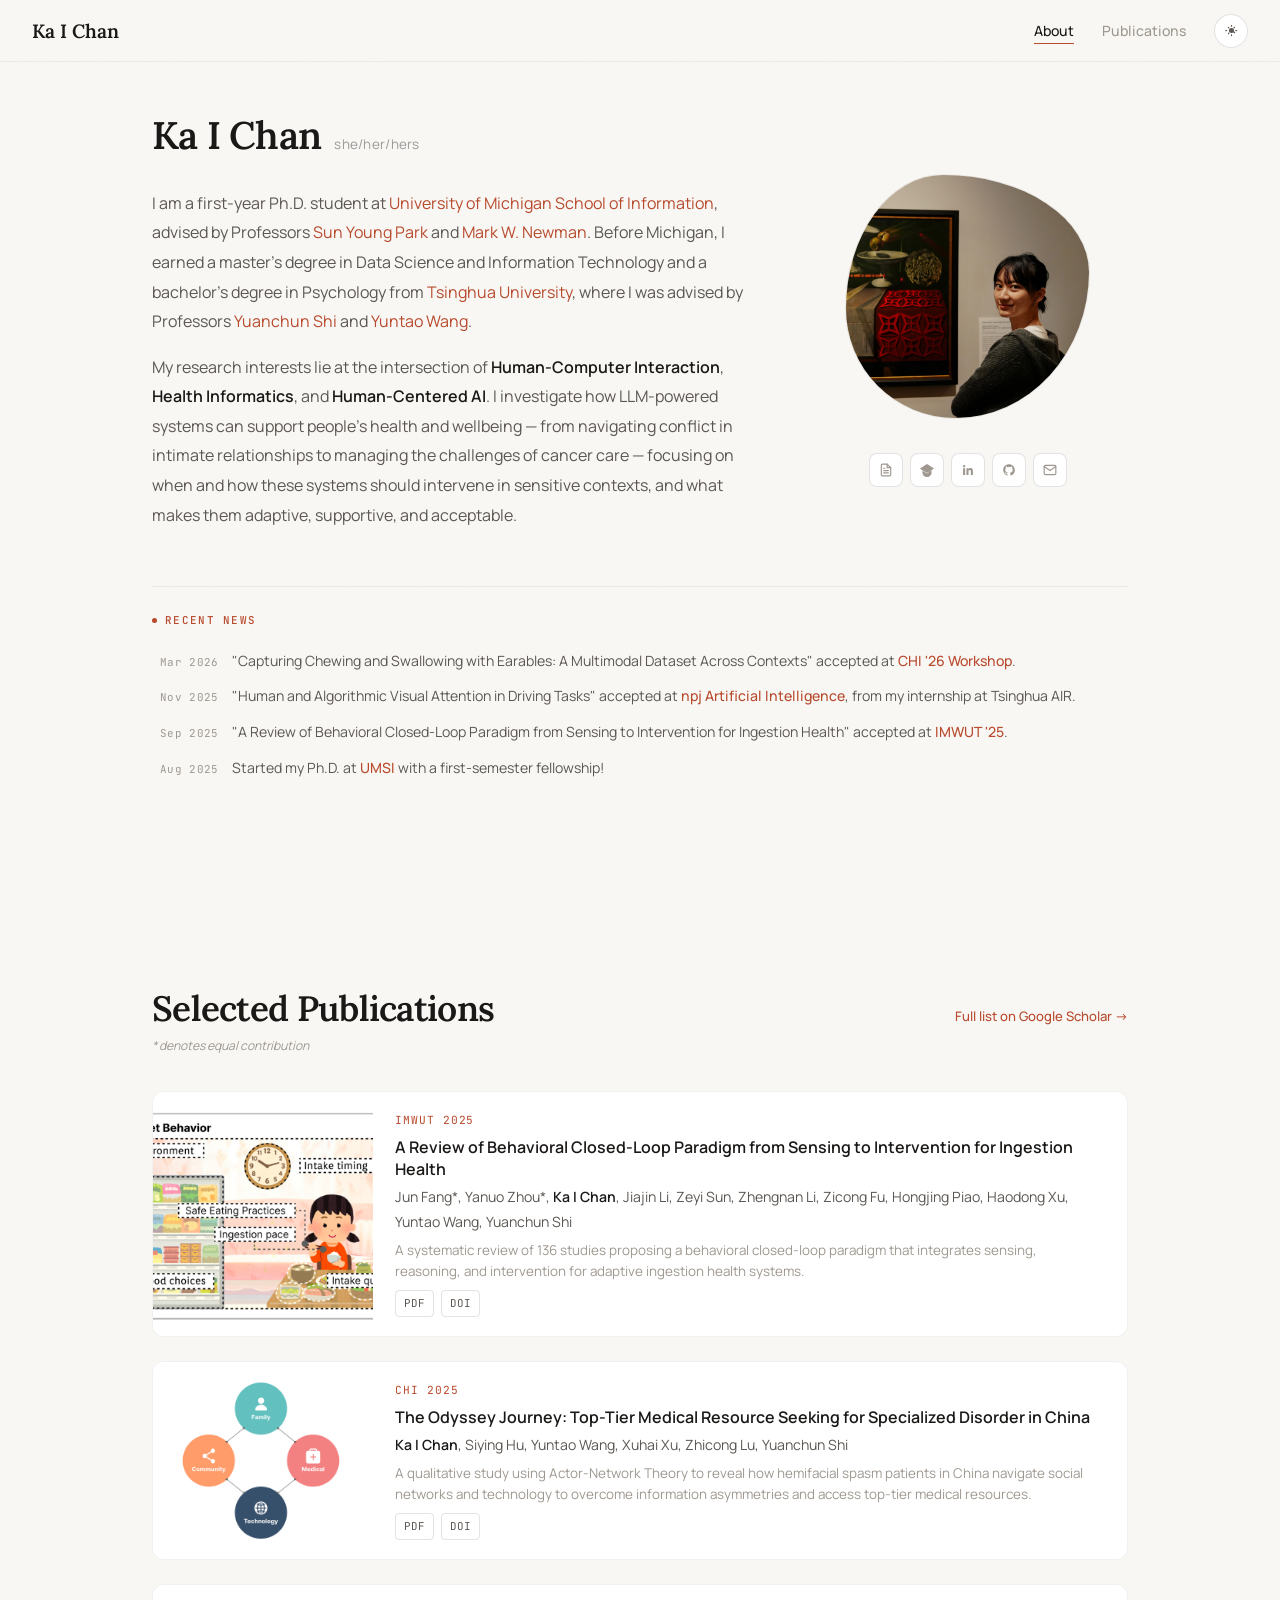
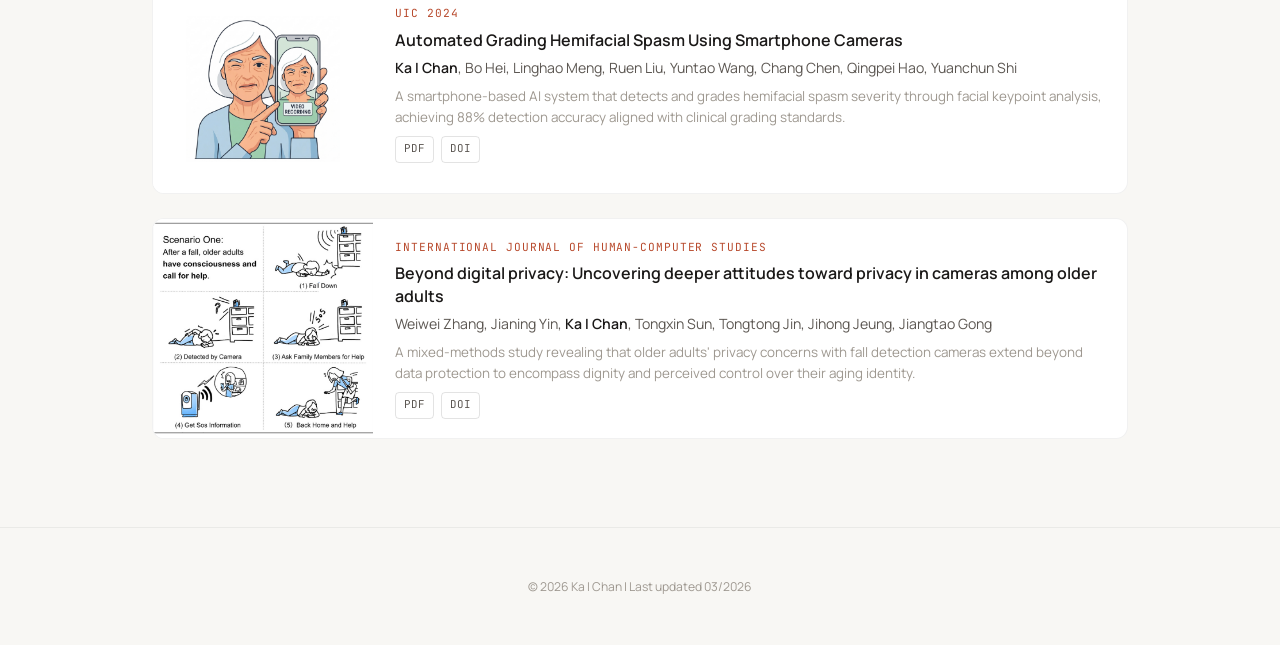
==== index.html @ 3454369e "Update research description in index.html and add CV PDF file" ====
<!DOCTYPE html>
<html lang="en" data-theme="light">
<head>
  <meta charset="UTF-8">
  <meta name="viewport" content="width=device-width, initial-scale=1.0">
  <title>Ka I Chan | HCI Researcher</title>
  <link rel="icon" href="assets/images/favicon_180.png" type="image/png"

  <!-- Fonts -->
  <link rel="preconnect" href="https://fonts.googleapis.com">
  <link href="https://fonts.googleapis.com/css2?family=Lora:ital,wght@0,500;0,600;1,500&family=Manrope:wght@400;500;600;700&family=JetBrains+Mono:wght@400;500&display=swap" rel="stylesheet">

  <!-- Styles (edit each file separately) -->
  <link rel="stylesheet" href="css/variables.css">
  <link rel="stylesheet" href="css/base.css">
  <link rel="stylesheet" href="css/nav.css">
  <link rel="stylesheet" href="css/hero.css">
  <link rel="stylesheet" href="css/news.css">
  <link rel="stylesheet" href="css/publications.css">
  <link rel="stylesheet" href="css/animations.css">
</head>
<body>


<!-- ============================================================
     NAVIGATION
     Edit: logo text, nav links
     ============================================================ -->
<nav class="nav">
  <a href="#" class="nav-logo">Ka I Chan</a>
  <ul class="nav-links">
    <li><a href="#about" class="active">About</a></li>
    <li><a href="#publications">Publications</a></li>
    <li>
      <button class="theme-toggle" onclick="toggleTheme()" aria-label="Toggle theme">
        <svg class="icon-sun" viewBox="0 0 24 24"><path d="M12 3a1 1 0 0 1 1 1v1a1 1 0 1 1-2 0V4a1 1 0 0 1 1-1zm0 15a1 1 0 0 1 1 1v1a1 1 0 1 1-2 0v-1a1 1 0 0 1 1-1zm9-6a1 1 0 0 1-1 1h-1a1 1 0 1 1 0-2h1a1 1 0 0 1 1 1zM5 12a1 1 0 0 1-1 1H3a1 1 0 1 1 0-2h1a1 1 0 0 1 1 1zm12.36-5.64a1 1 0 0 1 0 1.41l-.7.71a1 1 0 1 1-1.42-1.42l.71-.7a1 1 0 0 1 1.41 0zM8.46 15.54a1 1 0 0 1 0 1.41l-.7.71a1 1 0 1 1-1.42-1.42l.71-.7a1 1 0 0 1 1.41 0zm9.18.7a1 1 0 0 1-1.41 0l-.71-.7a1 1 0 1 1 1.42-1.42l.7.71a1 1 0 0 1 0 1.41zM8.46 8.46a1 1 0 0 1-1.41 0l-.71-.7a1 1 0 0 1 1.42-1.42l.7.71a1 1 0 0 1 0 1.41zM12 8a4 4 0 1 0 0 8 4 4 0 0 0 0-8z"/></svg>
        <svg class="icon-moon" viewBox="0 0 24 24"><path d="M21.75 15.5a9.5 9.5 0 0 1-11.25-11.25A9.5 9.5 0 1 0 21.75 15.5z"/></svg>
      </button>
    </li>
  </ul>
</nav>


<!-- ============================================================
     HERO / ABOUT
     Edit: name, role, bio paragraphs, avatar, icon links
     ============================================================ -->
<section class="hero" id="about">
  <div class="container">
    <div class="hero-main">

      <!-- Left: Bio -->
      <div class="hero-text">
        <h1 class="hero-name">Ka I Chan <span class="hero-pronouns">she/her/hers</span></h1>
        <!-- <p class="hero-role">Ph.D. Student <span>@ University of Michigan</span></p> -->
        <div class="hero-bio">
          <p>
            I am a first-year Ph.D. student at <a href="https://www.si.umich.edu/" target="_blank">University of Michigan School of Information</a>, 
            advised by Professors <a href="https://sunyoungpark.weebly.com/" target="_blank">Sun Young Park</a> 
            and <a href="http://mwnewman.people.si.umich.edu/" target="_blank">Mark W. Newman</a>.
            Before Michigan, I earned a master's degree in Data Science and Information Technology and a bachelor's degree in Psychology from <a href="https://www.tsinghua.edu.cn/en/index.htm" target="_blank">Tsinghua University</a>, 
            where I was advised by Professors <a href="https://scholar.google.com/citations?user=TZm3-pwAAAAJ&hl=en&oi=ao" target="_blank">Yuanchun Shi</a> and <a href="https://scholar.google.com/citations?user=kHpwoAUAAAAJ&hl=en" target="_blank">Yuntao Wang</a>. 
          </p>
          <p>
            My research interests lie at the intersection of <strong>Human-Computer Interaction</strong>, <strong>Health Informatics</strong>, and <strong>Human-Centered AI</strong>.
            I investigate how LLM-powered systems can support people's health and wellbeing — from navigating conflict in intimate relationships to managing the challenges of cancer care — focusing on when and how these systems should intervene in sensitive contexts, and what makes them adaptive, supportive, and acceptable.
          </p>
        </div>
      </div>

      <!-- Right: Avatar + Icons -->
      <div class="hero-right">
        <div class="blob-wrap">
          <div class="blob-dots"><span></span><span></span><span></span><span></span><span></span><span></span><span></span><span></span><span></span><span></span><span></span><span></span><span></span><span></span><span></span><span></span><span></span><span></span><span></span><span></span><span></span><span></span><span></span><span></span><span></span><span></span><span></span><span></span><span></span><span></span><span></span><span></span><span></span><span></span><span></span><span></span><span></span><span></span><span></span><span></span><span></span><span></span><span></span><span></span><span></span><span></span><span></span><span></span><span></span><span></span><span></span><span></span><span></span><span></span><span></span><span></span><span></span><span></span><span></span><span></span><span></span><span></span><span></span><span></span><span></span><span></span><span></span><span></span><span></span><span></span><span></span><span></span><span></span><span></span><span></span><span></span><span></span><span></span><span></span><span></span><span></span><span></span><span></span></div>
          <div class="blob-shape">
            <img src="assets/images/IMG_7645.JPG" alt="Ka I Chan" style="width:100%;height:100%;object-fit:cover;">
          </div>
        </div>
        <div class="icon-links">
          <!-- CV -->
          <a href="assets/KaI_CV.pdf" target="_blank" class="icon-link" title="CV">
            <svg viewBox="0 0 24 24" fill="none" stroke="currentColor" stroke-width="2" stroke-linecap="round" stroke-linejoin="round"><path d="M14 2H6a2 2 0 0 0-2 2v16a2 2 0 0 0 2 2h12a2 2 0 0 0 2-2V8z"/><polyline points="14 2 14 8 20 8"/><line x1="16" y1="13" x2="8" y2="13"/><line x1="16" y1="17" x2="8" y2="17"/><polyline points="10 9 9 9 8 9"/></svg>
          </a>
          <!-- Google Scholar -->
          <a href="https://scholar.google.com/citations?user=ZLUo7tkAAAAJ&hl=en&authuser=1" target="_blank" class="icon-link" title="Scholar">
            <svg viewBox="0 0 24 24" fill="currentColor"><path d="M5.242 13.769L0 9.5l12-8 12 8-4.97 3.43-.03.022-7 4.857L5.242 13.77zm13.516-.892L12 17.023l-6.758-4.146-.483-.292L4 16a8 8 0 0 0 16 0l-.758-3.416-.484.293z"/></svg>
          </a>
          <!-- LinkedIn -->
          <a href="https://www.linkedin.com/in/ka-i-chan-655947207/" target="_blank" class="icon-link" title="LinkedIn">
            <svg viewBox="0 0 24 24" fill="currentColor"><path d="M20.447 20.452h-3.554v-5.569c0-1.328-.027-3.037-1.852-3.037-1.853 0-2.136 1.445-2.136 2.939v5.667H9.351V9h3.414v1.561h.046c.477-.9 1.637-1.85 3.37-1.85 3.601 0 4.267 2.37 4.267 5.455v6.286zM5.337 7.433a2.062 2.062 0 0 1-2.063-2.065 2.064 2.064 0 1 1 2.063 2.065zm1.782 13.019H3.555V9h3.564v11.452z"/></svg>
          </a>
          <!-- GitHub -->
          <a href="https://github.com/Ka-I-Chan" target="_blank" class="icon-link" title="GitHub">
            <svg viewBox="0 0 24 24" fill="currentColor"><path d="M12 2C6.477 2 2 6.484 2 12.017c0 4.425 2.865 8.18 6.839 9.504.5.092.682-.217.682-.483 0-.237-.008-.868-.013-1.703-2.782.605-3.369-1.343-3.369-1.343-.454-1.158-1.11-1.466-1.11-1.466-.908-.62.069-.608.069-.608 1.003.07 1.531 1.032 1.531 1.032.892 1.53 2.341 1.088 2.91.832.092-.647.35-1.088.636-1.338-2.22-.253-4.555-1.113-4.555-4.951 0-1.093.39-1.988 1.029-2.688-.103-.253-.446-1.272.098-2.65 0 0 .84-.27 2.75 1.026A9.564 9.564 0 0 1 12 6.844c.85.004 1.705.115 2.504.337 1.909-1.296 2.747-1.027 2.747-1.027.546 1.379.202 2.398.1 2.651.64.7 1.028 1.595 1.028 2.688 0 3.848-2.339 4.695-4.566 4.943.359.309.678.92.678 1.855 0 1.338-.012 2.419-.012 2.747 0 .268.18.58.688.482A10.019 10.019 0 0 0 22 12.017C22 6.484 17.522 2 12 2z"/></svg>
          </a>
          <!-- Email -->
          <a href="mailto:chankai@umich.edu" class="icon-link" title="Email">
            <svg viewBox="0 0 24 24" fill="none" stroke="currentColor" stroke-width="2" stroke-linecap="round" stroke-linejoin="round"><path d="M4 4h16c1.1 0 2 .9 2 2v12c0 1.1-.9 2-2 2H4c-1.1 0-2-.9-2-2V6c0-1.1.9-2 2-2z"/><polyline points="22,6 12,13 2,6"/></svg>
          </a>
        </div>
      </div>

    </div>


    <!-- ========================================================
         NEWS
         Edit: add/remove rows, change dates and text
         ======================================================== -->
    <div class="news-strip">
      <div class="news-strip-header">
        <div class="news-strip-dot"></div>
        <span class="news-strip-label">Recent News</span>
      </div>
      <div class="news-ticker" id="newsTicker">
        <div class="news-row"><span class="news-date">Mar 2026</span><span class="news-text">"Capturing Chewing and Swallowing with Earables: A Multimodal Dataset Across Contexts" accepted at <span class="news-highlight">CHI '26 Workshop</span>.</span></div>
        <div class="news-row"><span class="news-date">Nov 2025</span><span class="news-text">"Human and Algorithmic Visual Attention in Driving Tasks" accepted at <span class="news-highlight">npj Artificial Intelligence</span>, from my internship at Tsinghua AIR.</span></div>
        <div class="news-row"><span class="news-date">Sep 2025</span><span class="news-text">"A Review of Behavioral Closed-Loop Paradigm from Sensing to Intervention for Ingestion Health" accepted at <span class="news-highlight">IMWUT '25</span>.</span></div>
        <div class="news-row"><span class="news-date">Aug 2025</span><span class="news-text">Started my Ph.D. at <span class="news-highlight">UMSI</span> with a first-semester fellowship!</span></div>
      </div>
    </div>

  </div>
</section>


<!-- ============================================================
     PUBLICATIONS
     Edit: add/remove articles in both Selected and All tabs
     ============================================================ -->
<section id="publications">
  <div class="container">

    <div class="pub-header-row reveal">
      <div>
        <h2 class="pub-title">Selected Publications</h2>
        <span class="pub-equal">* denotes equal contribution</span>
      </div>
      <a href="https://scholar.google.com/citations?user=ZLUo7tkAAAAJ&hl=en&authuser=1" target="_blank" class="pub-scholar-link">
        Full list on Google Scholar →
      </a>
    </div>

    <!-- <div class="pub-header-row reveal">
      <h2 class="pub-title">Publications</h2>
      <div class="pub-controls">
        <div class="pub-tabs">
          <button class="pub-tab active" onclick="switchPubTab('selected')">Selected</button>
          <button class="pub-tab" onclick="switchPubTab('all')">All</button>
        </div>
        <span class="pub-equal">* equal contribution</span>
      </div>
    </div> -->

    <!-- Selected Publications (with images) -->
    <div class="pub-group active" id="pub-selected">

      <!-- <article class="pub-item reveal">
        <div class="pub-image"> -->
          <!-- Replace: <img src="images/chi26.png" alt="..."> -->
          <!-- <span class="pub-image-label">Figure</span>
        </div>
        <div class="pub-info">
          <div class="pub-venue">CHI '26 <span class="pub-award">Best Paper</span></div>
          <div class="pub-title-text">Rethinking Adaptive Interfaces: A Framework for Context-Aware UI Generation</div>
          <div class="pub-authors"><strong>A. Chen</strong>, B. Kumar, C. Zhang, D. Williams</div>
          <div class="pub-desc">A framework that dynamically generates interface layouts by sensing user task context, cognitive load, and device constraints in real time.</div>
          <div class="pub-links">
            <a href="#" class="pub-link">PDF</a>
            <a href="#" class="pub-link">DOI</a>
            <a href="#" class="pub-link">Video</a>
            <a href="#" class="pub-link">Code</a>
          </div>
        </div>
      </article> -->

      <article class="pub-item reveal">
        <div class="pub-image"><img src="assets/publications/ReviewEatInter_IMWUT25/ReviewEatInter.png" style="object-position: 10% center;"></div>
        <div class="pub-info">
          <div class="pub-venue">IMWUT 2025</div>
          <div class="pub-title-text">A Review of Behavioral Closed-Loop Paradigm from Sensing to Intervention for Ingestion Health</div>
          <div class="pub-authors">Jun Fang*, Yanuo Zhou*, <strong>Ka I Chan</strong>, Jiajin Li, Zeyi Sun, Zhengnan Li, Zicong Fu, Hongjing Piao, Haodong Xu, Yuntao Wang, Yuanchun Shi</div>
          <div class="pub-desc">A systematic review of 136 studies proposing a behavioral closed-loop paradigm that integrates sensing, reasoning, and intervention for adaptive ingestion health systems.</div>
          <div class="pub-links">
            <a href="assets/publications/ReviewEatInter_IMWUT25/ReviewEatInter_IMWUT25.pdf" target="_blank" class="pub-link">PDF</a>
            <a href="https://doi.org/10.1145/3770668" target="_blank" class="pub-link">DOI</a>
          </div>
        </div>
      </article>

      <article class="pub-item reveal">
        <div class="pub-image"><img src="assets/publications/OdysseyJourney_CHI25/OdysseyJourney.png"></div>
        <div class="pub-info">
          <div class="pub-venue">CHI 2025</div>
          <div class="pub-title-text">The Odyssey Journey: Top-Tier Medical Resource Seeking for Specialized Disorder in China</div>
          <div class="pub-authors"><strong>Ka I Chan</strong>, Siying Hu, Yuntao Wang, Xuhai Xu, Zhicong Lu, Yuanchun Shi</div>
          <div class="pub-desc">A qualitative study using Actor-Network Theory to reveal how hemifacial spasm patients in China navigate social networks and technology to overcome information asymmetries and access top-tier medical resources.</div>
          <div class="pub-links">
            <a href="assets/publications/OdysseyJourney_CHI25/OdysseyJourney_CHI25.pdf" target="_blank" class="pub-link">PDF</a>
            <a href="https://doi.org/10.1145/3706598.3713315" target="_blank" class="pub-link">DOI</a>
            <!-- <a href="#" class="pub-link">VIDEO</a> -->
          </div>
        </div>
      </article>

      <article class="pub-item reveal">
        <div class="pub-image"><img src="assets/publications/AutomatedHFS_UIC24/AutomatedHFS.png" style="transform: scale(0.7); transform-origin: center;"></div>
        <div class="pub-info">
          <div class="pub-venue">UIC 2024</div>
          <div class="pub-title-text">Automated Grading Hemifacial Spasm Using Smartphone Cameras</div>
          <div class="pub-authors"><strong>Ka I Chan</strong>, Bo Hei, Linghao Meng, Ruen Liu, Yuntao Wang, Chang Chen, Qingpei Hao, Yuanchun Shi</div>
          <div class="pub-desc">A smartphone-based AI system that detects and grades hemifacial spasm severity through facial keypoint analysis, achieving 88% detection accuracy aligned with clinical grading standards.</div>
          <div class="pub-links">
            <a href="assets/publications/AutomatedHFS_UIC24/AutomatedHFS_UIC24.pdf" target="_blank" class="pub-link">PDF</a>
            <a href="https://doi.org/10.1109/SWC62898.2024.00070" target="_blank" class="pub-link">DOI</a>
          </div>
        </div>
      </article>

      <article class="pub-item reveal">
        <div class="pub-image"><img src="assets/publications/BeyondDigitalPrivacy_IJHCS24/scenario.png"></div>
        <div class="pub-info">
          <div class="pub-venue">International Journal of Human-Computer Studies</div>
          <div class="pub-title-text">Beyond digital privacy: Uncovering deeper attitudes toward privacy in cameras among older adults</div>
          <div class="pub-authors">Weiwei Zhang, Jianing Yin, <strong>Ka I Chan</strong>, Tongxin Sun, Tongtong Jin, Jihong Jeung, Jiangtao Gong</div>
          <div class="pub-desc">A mixed-methods study revealing that older adults' privacy concerns with fall detection cameras extend beyond data protection to encompass dignity and perceived control over their aging identity.</div>
          <div class="pub-links">
            <a href="assets/publications/BeyondDigitalPrivacy_IJHCS24/BeyondDigitalPrivacy_IJHCS24.pdf" target="_blank" class="pub-link">PDF</a>
            <a href="https://doi.org/10.1016/j.ijhcs.2024.103345" target="_blank" class="pub-link">DOI</a>
          </div>
        </div>
      </article>

    </div>





    <!-- All Publications (compact rows) -->
    <div class="pub-group pub-group-compact" id="pub-all">

      <!-- <article class="pub-cr reveal">
        <span class="pub-cv">CHI '26</span>
        <div class="pub-cb">
          <div class="pub-ct">Rethinking Adaptive Interfaces: A Framework for Context-Aware UI Generation <span class="pub-award">Best Paper</span></div>
          <div class="pub-ca"><strong>A. Chen</strong>, B. Kumar, C. Zhang, D. Williams</div>
          <div class="pub-cl"><a href="#" class="pub-link">PDF</a><a href="#" class="pub-link">DOI</a></div>
        </div>
      </article> -->

    </div>

  </div>
</section>


<!-- ============================================================
     FOOTER
     ============================================================ -->
<footer>
  <div class="container">
    <p class="footer-copy">&copy; 2026 Ka I Chan | Last updated 03/2026</p>
  </div>
</footer>


<!-- Scripts -->
<script src="js/main.js"></script>

</body>
</html>
---- css/variables.css ----
/* =============================================
   THEME & VARIABLES
   Edit colors, fonts, and spacing here.
   ============================================= */

:root {
  /* Fonts — change these to swap typefaces */
  --font-display: 'Lora', serif;
  --font-body: 'Manrope', sans-serif;
  --font-mono: 'JetBrains Mono', monospace;

  /* Animation easings */
  --ease-out-expo: cubic-bezier(0.16, 1, 0.3, 1);
  --transition-base: 0.4s var(--ease-out-expo);
}

/* ---- Light Mode ---- */
[data-theme="light"] {
  --bg-primary: #F8F7F4;
  --bg-secondary: #EFEDE8;
  --bg-card: #FFFFFF;
  --text-primary: #1B1918;
  --text-secondary: #5C5752;
  --text-muted: #9E9890;
  --accent: #B84A2D;
  --accent-soft: rgba(184, 74, 45, 0.06);
  --accent-hover: #9B3B20;
  --border: rgba(27, 25, 24, 0.06);
  --border-strong: rgba(27, 25, 24, 0.12);
  --shadow-md: 0 4px 24px rgba(27, 25, 24, 0.05);
  --shadow-sm: 0 1px 4px rgba(27, 25, 24, 0.03);
  --noise-opacity: 0.22;
  --tag-bg: rgba(184, 74, 45, 0.06);
  --tag-text: #B84A2D;
  --highlight: rgba(184, 74, 45, 0.08);
  --img-placeholder: #ECEAE5;
}

/* ---- Dark Mode ---- */
[data-theme="dark"] {
  --bg-primary: #101010;
  --bg-secondary: #1A1918;
  --bg-card: #1E1D1C;
  --text-primary: #ECE9E4;
  --text-secondary: #B8B3AB;
  --text-muted: #8A847D;
  --accent: #DF7B58;
  --accent-soft: rgba(223, 123, 88, 0.07);
  --accent-hover: #EE9574;
  --border: rgba(236, 233, 228, 0.07);
  --border-strong: rgba(236, 233, 228, 0.14);
  --shadow-md: 0 4px 24px rgba(0, 0, 0, 0.28);
  --shadow-sm: 0 1px 4px rgba(0, 0, 0, 0.2);
  --noise-opacity: 0.1;
  --tag-bg: rgba(223, 123, 88, 0.08);
  --tag-text: #DF7B58;
  --highlight: rgba(223, 123, 88, 0.1);
  --img-placeholder: #252423;
}
---- css/base.css ----
/* =============================================
   BASE RESET & GLOBAL STYLES
   ============================================= */

*, *::before, *::after { margin: 0; padding: 0; box-sizing: border-box; }

html {
  scroll-behavior: smooth;
  scroll-padding-top: 72px;
  font-size: 16px;
}

body {
  font-family: var(--font-body);
  background: var(--bg-primary);
  color: var(--text-primary);
  line-height: 1.78;
  transition: background var(--transition-base), color var(--transition-base);
  overflow-x: hidden;
}

::selection {
  background: var(--highlight);
  color: var(--text-primary);
}

a {
  color: var(--accent);
  text-decoration: none;
  transition: color 0.2s;
}
a:hover { color: var(--accent-hover); }

/* Noise texture overlay */
body::before {
  content: '';
  position: fixed;
  inset: 0;
  background: url("data:image/svg+xml,%3Csvg viewBox='0 0 256 256' xmlns='http://www.w3.org/2000/svg'%3E%3Cfilter id='n'%3E%3CfeTurbulence type='fractalNoise' baseFrequency='0.85' numOctaves='4' stitchTiles='stitch'/%3E%3C/filter%3E%3Crect width='100%25' height='100%25' filter='url(%23n)' opacity='0.03'/%3E%3C/svg%3E");
  pointer-events: none;
  z-index: 9999;
  opacity: var(--noise-opacity);
}

.container {
  max-width: 1040px;
  margin: 0 auto;
  padding: 0 2rem;
}

section {
  padding: 5.5rem 0;
}

footer {
  padding: 3rem 0;
  border-top: 1px solid var(--border);
  text-align: center;
}

.footer-copy {
  font-size: 0.76rem;
  color: var(--text-muted);
}
---- css/nav.css ----
/* =============================================
   NAVIGATION
   ============================================= */

.nav {
  position: fixed;
  top: 0; left: 0; right: 0;
  z-index: 100;
  padding: 0.85rem 2rem;
  display: flex;
  justify-content: space-between;
  align-items: center;
  backdrop-filter: blur(20px);
  -webkit-backdrop-filter: blur(20px);
  background: color-mix(in srgb, var(--bg-primary) 84%, transparent);
  border-bottom: 1px solid var(--border);
  transition: background var(--transition-base);
}

.nav-logo {
  font-family: var(--font-display);
  font-size: 1.2rem;
  color: var(--text-primary);
  font-weight: 600;
}

.nav-links {
  display: flex;
  gap: 1.75rem;
  align-items: center;
  list-style: none;
}

.nav-links a {
  color: var(--text-muted);
  font-size: 0.88rem;
  font-weight: 500;
  position: relative;
  padding-bottom: 2px;
  transition: color 0.2s;
}

.nav-links a::after {
  content: '';
  position: absolute;
  bottom: -2px; left: 0;
  width: 0;
  height: 1.5px;
  background: var(--accent);
  transition: width 0.3s var(--ease-out-expo);
}

.nav-links a:hover { color: var(--text-primary); }
.nav-links a:hover::after { width: 100%; }
.nav-links a.active { color: var(--text-primary); }
.nav-links a.active::after { width: 100%; }

/* Theme toggle button */
.theme-toggle {
  width: 34px; height: 34px;
  border: 1px solid var(--border-strong);
  border-radius: 50%;
  background: var(--bg-card);
  cursor: pointer;
  display: grid;
  place-items: center;
  transition: all 0.3s var(--ease-out-expo);
  position: relative;
  overflow: hidden;
}

.theme-toggle:hover {
  border-color: var(--accent);
  transform: rotate(15deg);
}

.theme-toggle svg {
  width: 15px; height: 15px;
  fill: var(--text-secondary);
}

.icon-sun, .icon-moon {
  position: absolute;
  transition: all 0.4s var(--ease-out-expo);
}

[data-theme="light"] .icon-sun { opacity: 1; transform: rotate(0); }
[data-theme="light"] .icon-moon { opacity: 0; transform: rotate(-90deg) scale(0.5); }
[data-theme="dark"] .icon-sun { opacity: 0; transform: rotate(90deg) scale(0.5); }
[data-theme="dark"] .icon-moon { opacity: 1; transform: rotate(0); }
---- css/hero.css ----
/* =============================================
   HERO SECTION
   Bio, avatar blob, icon links
   ============================================= */

.hero {
  min-height: 100vh;
  display: flex;
  flex-direction: column;
  justify-content: center;
}

.hero-main {
  display: grid;
  grid-template-columns: 1.15fr 320px;
  gap: 4rem;
  align-items: center;
}

.hero-text { z-index: 2; }

.hero-name {
  font-family: var(--font-display);
  font-size: clamp(1.4rem, 4vw, 2.4rem);
  line-height: 1.12;
  letter-spacing: -0.02em;
  margin-bottom: 2rem;
  font-weight: 600;
}

.hero-pronouns {
  font-size: 0.35em;
  font-weight: 400;
  color: #999;
  vertical-align: baseline;
  margin-left: 0.3em;
  font-family: var(--font-body); 
  letter-spacing: 0.02em;
}

.hero-role {
  font-size: 1.05rem;
  color: var(--text-secondary);
  margin-bottom: 1.8rem;
}
.hero-role span { color: var(--accent); }

.hero-bio p {
  font-size: 1rem;
  color: var(--text-secondary);
  line-height: 1.85;
  margin-bottom: 1rem;
}
.hero-bio p:last-child { margin-bottom: 0; }
.hero-bio strong { color: var(--text-primary); font-weight: 600; }

/* ---- Right column: blob + icons ---- */

.hero-right {
  display: flex;
  flex-direction: column;
  align-items: center;
  gap: 1rem;
}

/* Blob avatar */
.blob-wrap {
  position: relative;
  width: 280px; height: 280px;
  display: flex;
  justify-content: center;
  align-items: center;
}

.blob-dots {
  position: absolute;
  top: 50%; left: 50%;
  transform: translate(-50%, -50%);
  display: grid;
  grid-template-columns: repeat(9, 1fr);
  gap: 14px;
  opacity: 0.1;
}
.blob-dots span {
  width: 2.5px; height: 2.5px;
  border-radius: 50%;
  background: var(--text-primary);
}

.blob-shape {
  width: 245px; height: 245px;
  border-radius: 40% 60% 55% 45% / 55% 40% 60% 45%;
  background: linear-gradient(135deg, var(--accent-soft), transparent 60%);
  border: 1px solid var(--border);
  animation: morph 12s ease-in-out infinite;
  display: grid;
  place-items: center;
  overflow: hidden;
  position: relative;
  z-index: 1;
}

@keyframes morph {
  0%, 100% { border-radius: 40% 60% 55% 45% / 55% 40% 60% 45%; }
  25%      { border-radius: 55% 45% 40% 60% / 45% 55% 60% 40%; }
  50%      { border-radius: 45% 55% 60% 40% / 60% 45% 40% 55%; }
  75%      { border-radius: 60% 40% 45% 55% / 40% 60% 55% 45%; }
}

/* Icon links row */
.icon-links {
  display: flex;
  gap: 0.45rem;
  align-items: center;
  justify-content: center;
}

.icon-link {
  width: 34px; height: 34px;
  border-radius: 8px;
  border: 1px solid var(--border-strong);
  background: var(--bg-card);
  display: grid;
  place-items: center;
  transition: all 0.3s var(--ease-out-expo);
  color: var(--text-muted);
}

.icon-link:hover {
  border-color: var(--accent);
  color: var(--accent);
  transform: translateY(-2px);
  box-shadow: var(--shadow-sm);
}

.icon-link svg { width: 14px; height: 14px; }
---- css/news.css ----
/* =============================================
   NEWS STRIP
   Compact scrollable news list at hero bottom
   ============================================= */

.news-strip {
  margin-top: 3.5rem;
  padding-top: 1.5rem;
  border-top: 1px solid var(--border);
}

.news-strip-header {
  display: flex;
  align-items: center;
  gap: 0.5rem;
  margin-bottom: 0.8rem;
}

.news-strip-dot {
  width: 5px; height: 5px;
  border-radius: 50%;
  background: var(--accent);
  animation: pulse 2s ease-in-out infinite;
}

@keyframes pulse {
  0%, 100% { opacity: 0.5; transform: scale(1); }
  50%      { opacity: 1;   transform: scale(1.3); }
}

.news-strip-label {
  font-family: var(--font-mono);
  font-size: 0.68rem;
  color: var(--accent);
  letter-spacing: 0.12em;
  text-transform: uppercase;
  font-weight: 500;
}

.news-ticker {
  overflow-y: auto;
  scrollbar-width: thin;
  scrollbar-color: var(--border-strong) transparent;
}
.news-ticker::-webkit-scrollbar { width: 3px; }
.news-ticker::-webkit-scrollbar-track { background: transparent; }
.news-ticker::-webkit-scrollbar-thumb { background: var(--border-strong); border-radius: 3px; }

.news-row {
  display: flex;
  gap: 0.85rem;
  align-items: baseline;
  padding: 0.45rem 0.5rem;
}

.news-date {
  font-family: var(--font-mono);
  font-size: 0.68rem;
  color: var(--text-muted);
  letter-spacing: 0.03em;
  white-space: nowrap;
  min-width: 44px;
  flex-shrink: 0;
}

.news-text {
  font-size: 0.88rem;
  color: var(--text-secondary);
  line-height: 1.45;
}
.news-text strong { color: var(--text-primary); font-weight: 600; }
.news-highlight  { color: var(--accent); font-weight: 500; }
---- css/publications.css ----
/* =============================================
   PUBLICATIONS
   Tabs, selected (image cards), all (compact rows)
   ============================================= */

.pub-scholar-link {
  font-size: 0.82rem;
  font-weight: 500;
  color: var(--accent);
  white-space: nowrap;
}

.pub-header-row {
  display: flex;
  align-items: baseline;
  justify-content: space-between;
  flex-wrap: wrap;
  gap: 0.75rem;
  margin-bottom: 2rem;
}

.pub-title {
  font-family: var(--font-display);
  font-size: clamp(1.7rem, 2.8vw, 2.2rem);
  letter-spacing: -0.02em;
  line-height: 1.2;
  font-weight: 600;
}

.pub-controls {
  display: flex;
  align-items: center;
  gap: 0.85rem;
}

.pub-tabs {
  display: flex;
  gap: 0.2rem;
  background: var(--bg-secondary);
  border-radius: 7px;
  padding: 2px;
}

.pub-tab {
  font-family: var(--font-body);
  font-size: 0.84rem;
  font-weight: 500;
  padding: 0.38rem 0.95rem;
  border-radius: 5px;
  border: none;
  background: transparent;
  color: var(--text-muted);
  cursor: pointer;
  transition: all 0.25s var(--ease-out-expo);
}
.pub-tab.active {
  background: var(--bg-card);
  color: var(--text-primary);
  box-shadow: var(--shadow-sm);
}
.pub-tab:hover:not(.active) { color: var(--text-secondary); }

.pub-equal {
  font-size: 0.76rem;
  color: var(--text-muted);
  font-style: italic;
}

/* ---- Tab content ---- */

.pub-group { display: none; }
.pub-group.active { display: flex; flex-direction: column; }
.pub-group.active:not(.pub-group-compact) { gap: 1.5rem; }
.pub-group-compact.active { gap: 0.7rem; }

/* ---- Selected: image + info cards ---- */

.pub-item {
  display: grid;
  grid-template-columns: 220px 1fr;
  gap: 0;
  background: var(--bg-card);
  border: 1px solid var(--border);
  border-radius: 12px;
  transition: all 0.35s var(--ease-out-expo);
  overflow: hidden;
}
.pub-item:hover {
  border-color: var(--border-strong);
  box-shadow: var(--shadow-md);
  transform: translateY(-2px);
}

/* Image fills full height of card */
.pub-image {
  width: 100%; height: 100%;
  min-height: 160px;
  background: var(--img-placeholder);
  display: flex;
  align-items: center;
  justify-content: center;
  overflow: hidden;
  position: relative;
  background-color: #ffffff;
}
.pub-image::before {
  content: '';
  position: absolute;
  inset: 0;
  /* background: repeating-linear-gradient(45deg, transparent, transparent 8px, var(--border) 8px, var(--border) 9px); */
  opacity: 0.35;
}
.pub-image img {
  width: 100%; height: 100%;
  object-fit: cover;
  position: relative;
  z-index: 1;
}
.pub-image-label {
  position: relative; z-index: 1;
  font-family: var(--font-mono);
  font-size: 0.62rem;
  color: var(--text-muted);
  letter-spacing: 0.05em;
  text-transform: uppercase;
  background: var(--bg-card);
  padding: 0.12rem 0.4rem;
  border-radius: 3px;
}

.pub-info { padding: 1.2rem 1.4rem; }

.pub-venue {
  font-family: var(--font-mono);
  font-size: 0.7rem;
  color: var(--accent);
  letter-spacing: 0.08em;
  text-transform: uppercase;
  margin-bottom: 0.3rem;
}

.pub-award {
  display: inline-block;
  font-family: var(--font-mono);
  font-size: 0.6rem;
  padding: 0.06rem 0.32rem;
  background: var(--tag-bg);
  color: var(--tag-text);
  border-radius: 3px;
  margin-left: 0.3rem;
  letter-spacing: 0.02em;
  vertical-align: middle;
}

.pub-title-text {
  font-weight: 600;
  font-size: 1rem;
  margin-bottom: 0.25rem;
  line-height: 1.4;
}

.pub-authors {
  font-size: 0.88rem;
  color: var(--text-secondary);
  margin-bottom: 0.35rem;
}
.pub-authors strong { color: var(--text-primary); font-weight: 600; }

.pub-desc {
  font-size: 0.84rem;
  color: var(--text-muted);
  line-height: 1.55;
  margin-bottom: 0.5rem;
}

.pub-links { display: flex; gap: 0.4rem; flex-wrap: wrap; }

.pub-link {
  font-family: var(--font-mono);
  font-size: 0.68rem;
  padding: 0.18rem 0.5rem;
  border: 1px solid var(--border-strong);
  border-radius: 4px;
  color: var(--text-secondary);
  transition: all 0.2s;
}
.pub-link:hover {
  border-color: var(--accent);
  color: var(--accent);
  background: var(--accent-soft);
}

/* ---- All: compact rows ---- */

.pub-cr {
  display: flex;
  gap: 1rem;
  align-items: baseline;
  padding: 0.9rem 1.1rem;
  background: var(--bg-card);
  border: 1px solid var(--border);
  border-radius: 10px;
  transition: all 0.3s var(--ease-out-expo);
}
.pub-cr:hover {
  border-color: var(--border-strong);
  box-shadow: var(--shadow-sm);
  transform: translateY(-1px);
}

.pub-cv {
  font-family: var(--font-mono);
  font-size: 0.68rem;
  color: var(--accent);
  letter-spacing: 0.06em;
  text-transform: uppercase;
  white-space: nowrap;
  min-width: 90px;
  flex-shrink: 0;
}

.pub-cb { flex: 1; }

.pub-ct {
  font-weight: 600;
  font-size: 0.92rem;
  line-height: 1.35;
  margin-bottom: 0.15rem;
}

.pub-ca { font-size: 0.82rem; color: var(--text-secondary); }
.pub-ca strong { color: var(--text-primary); font-weight: 600; }

.pub-cl { display: flex; gap: 0.35rem; margin-top: 0.35rem; }
---- css/animations.css ----
/* =============================================
   ANIMATIONS & RESPONSIVE
   ============================================= */

/* Scroll reveal */
.reveal {
  opacity: 0;
  transform: translateY(20px);
  transition: opacity 0.7s var(--ease-out-expo), transform 0.7s var(--ease-out-expo);
}
.reveal.visible {
  opacity: 1;
  transform: translateY(0);
}

/* Hero entrance */
.hero-text > * {
  opacity: 0;
  transform: translateY(18px);
  animation: fadeUp 0.8s var(--ease-out-expo) forwards;
}
.hero-text > *:nth-child(1) { animation-delay: 0.05s; }
.hero-text > *:nth-child(2) { animation-delay: 0.12s; }
.hero-text > *:nth-child(3) { animation-delay: 0.25s; }

.hero-right {
  opacity: 0;
  animation: fadeUp 1s var(--ease-out-expo) 0.3s forwards;
}

.news-strip {
  opacity: 0;
  animation: fadeUp 0.8s var(--ease-out-expo) 0.55s forwards;
}

@keyframes fadeUp {
  to { opacity: 1; transform: translateY(0); }
}

/* ---- Responsive ---- */

@media (max-width: 768px) {
  .nav { padding: 0.7rem 1.25rem; }
  .nav-links { gap: 1rem; }
  .container { padding: 0 1.25rem; }
  section { padding: 3.5rem 0; }

  .hero { min-height: auto; padding-top: 5rem; padding-bottom: 2rem; }
  .hero-main { grid-template-columns: 1fr; gap: 1.5rem; }

  /* Reorder: name first, then avatar, then bio */
  .hero-text { display: contents; }
  .hero-name { order: 1; }
  .hero-right { order: 2; }
  .hero-bio  { order: 3; }

  /* Bigger name & pronouns on mobile */
  .hero-name { font-size: clamp(1.7rem, 5vw, 2rem); margin-bottom: 0; }
  .hero-pronouns { font-size: 0.42em; }

  .blob-wrap { width: 180px; height: 180px; }
  .blob-shape { width: 160px; height: 160px; }
  .blob-dots { display: none; }
  .news-strip { margin-top: 2rem; }

  .pub-item { grid-template-columns: 1fr; }
  .pub-image { height: auto !important; min-height: auto; aspect-ratio: 4 / 3; }
  .pub-image img { transform: none !important; object-position: center !important; }
  .pub-cr { flex-direction: column; gap: 0.2rem; }
  .pub-header-row { flex-direction: column; gap: 0.75rem; }
}

@media (max-width: 480px) {
  .nav-links { gap: 0.6rem; }
}
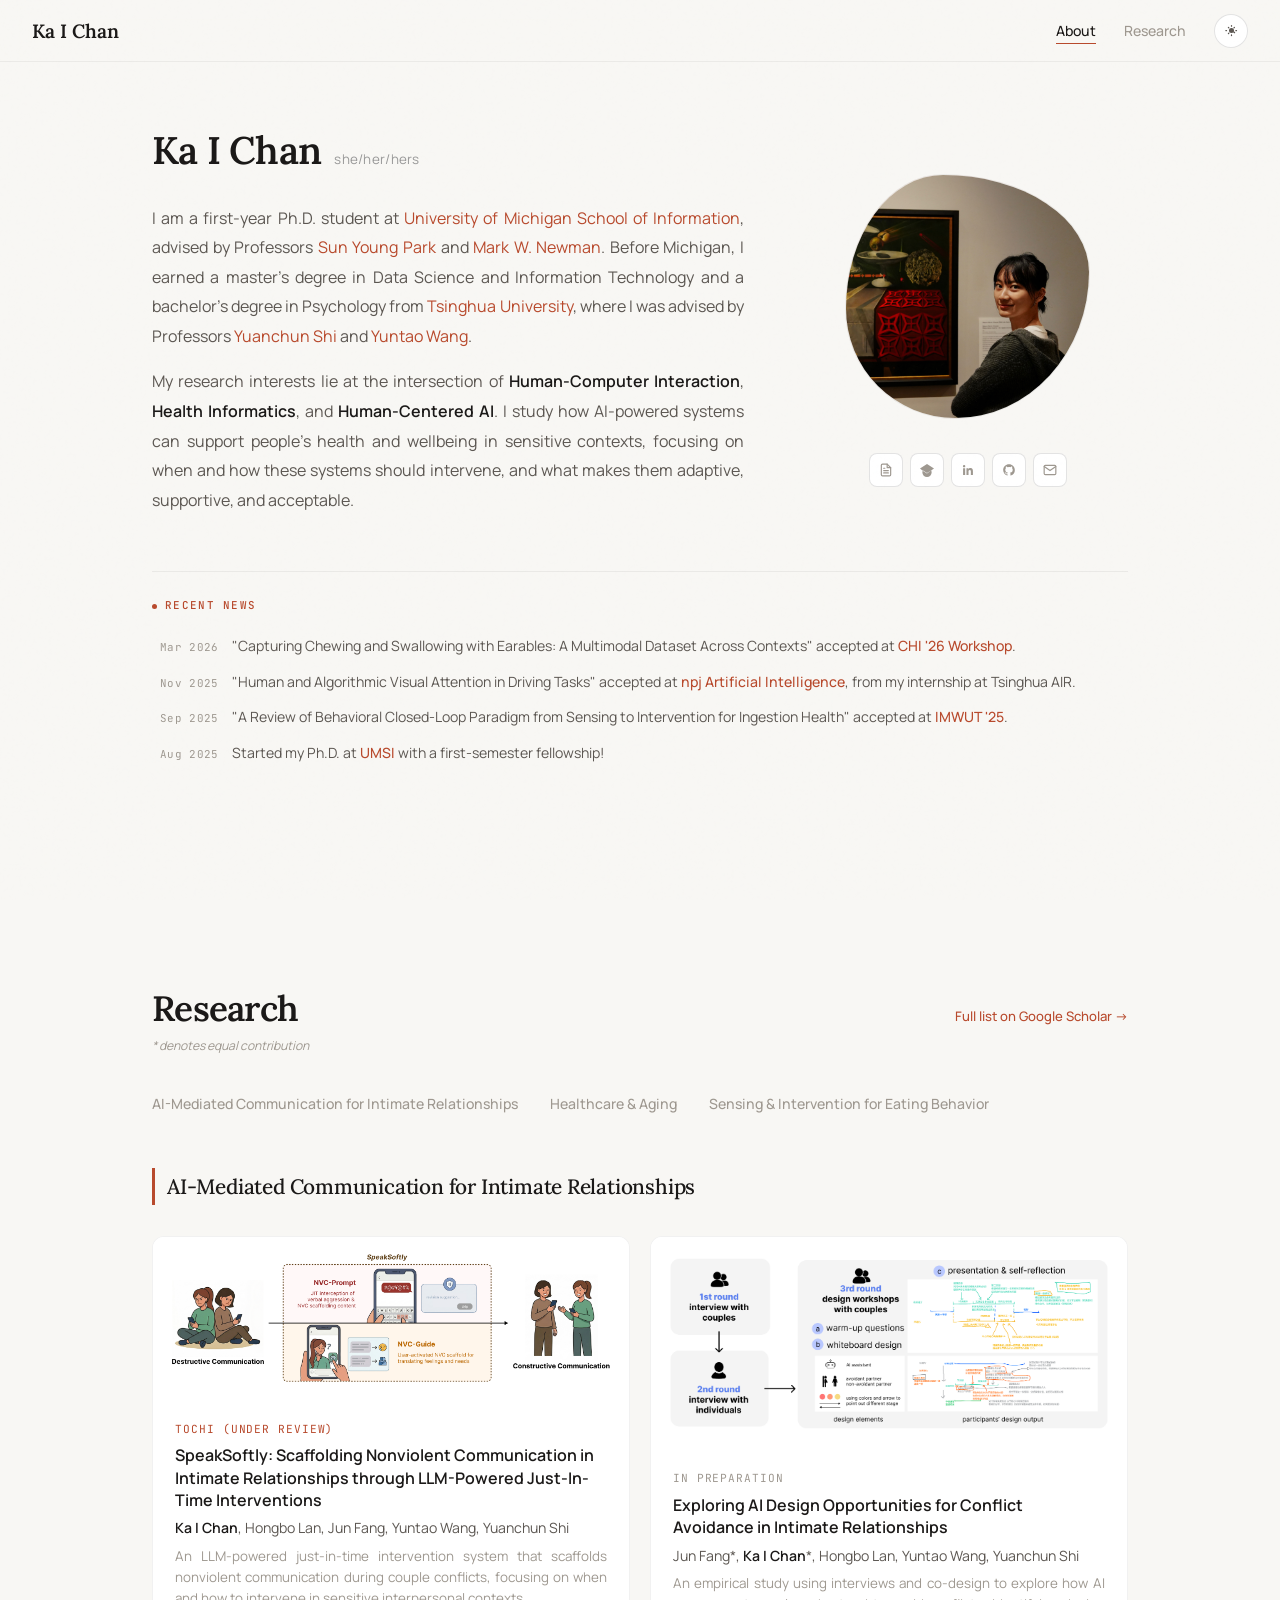
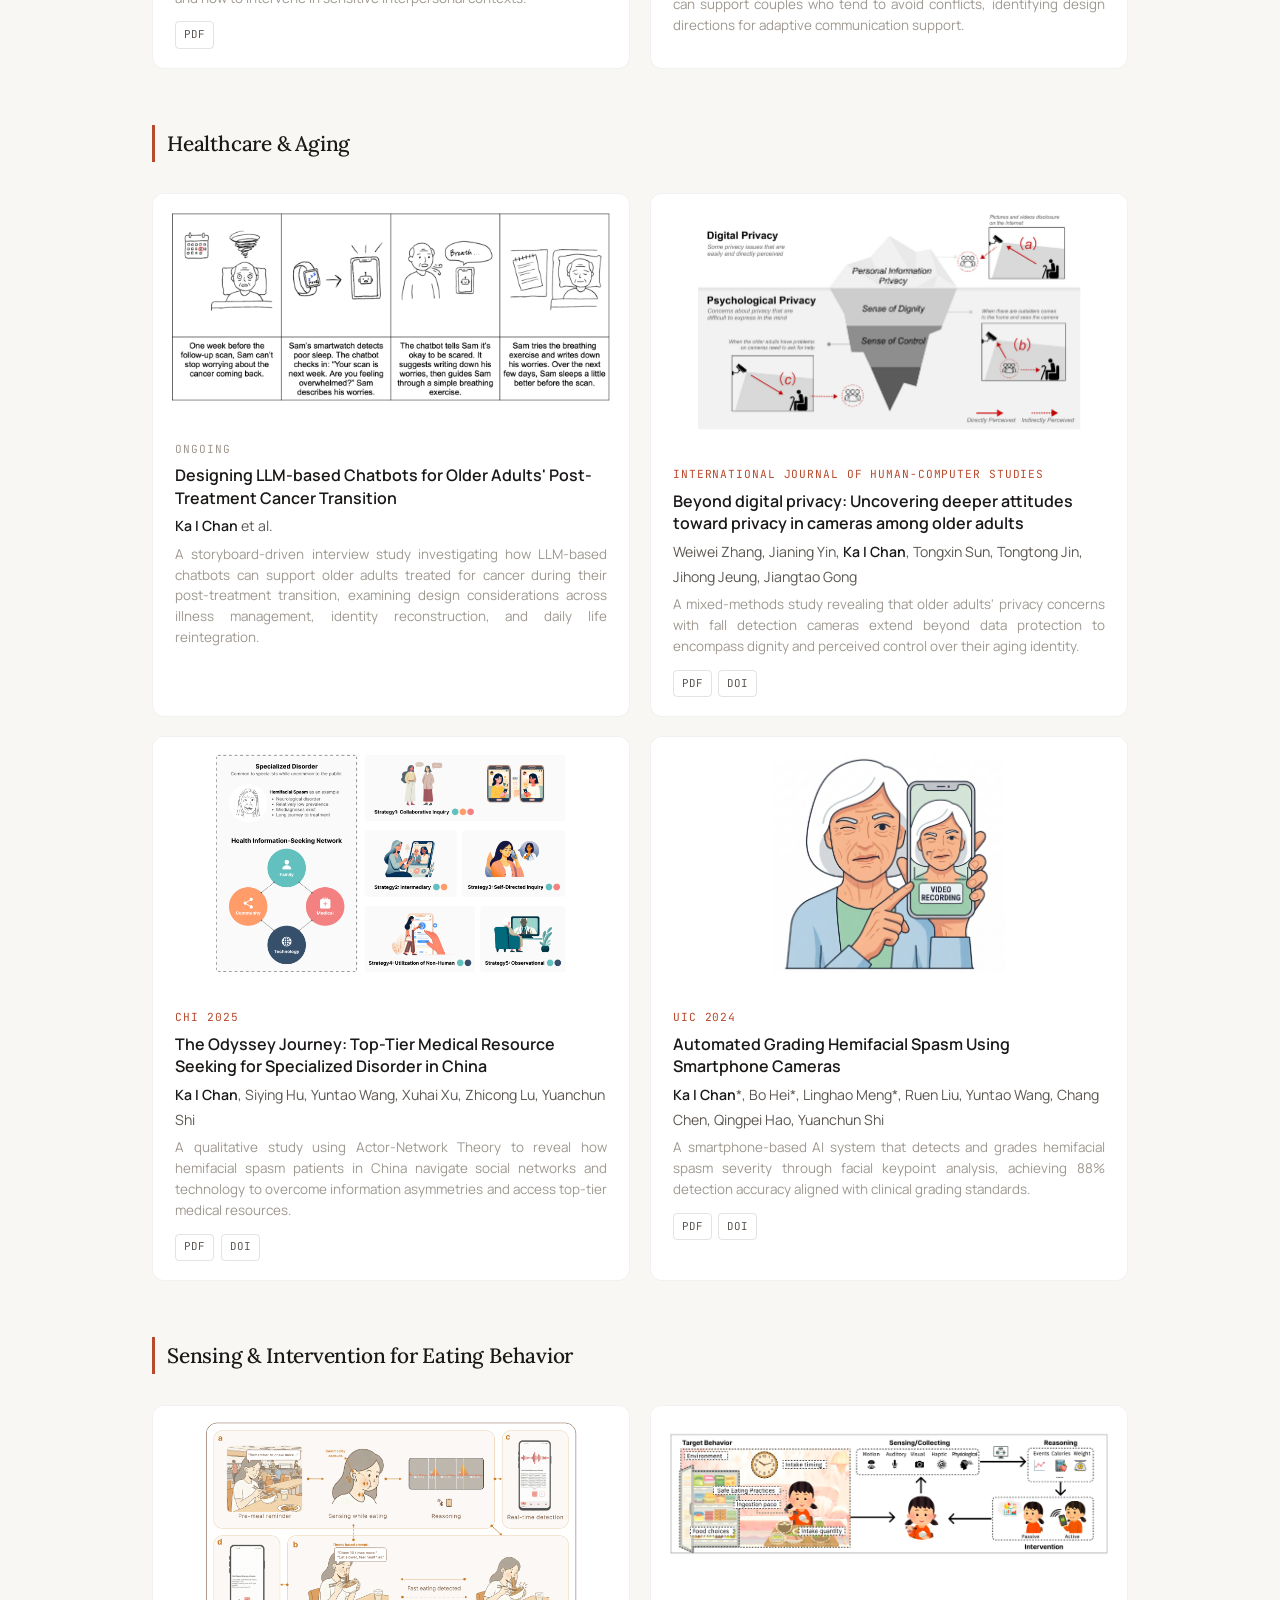
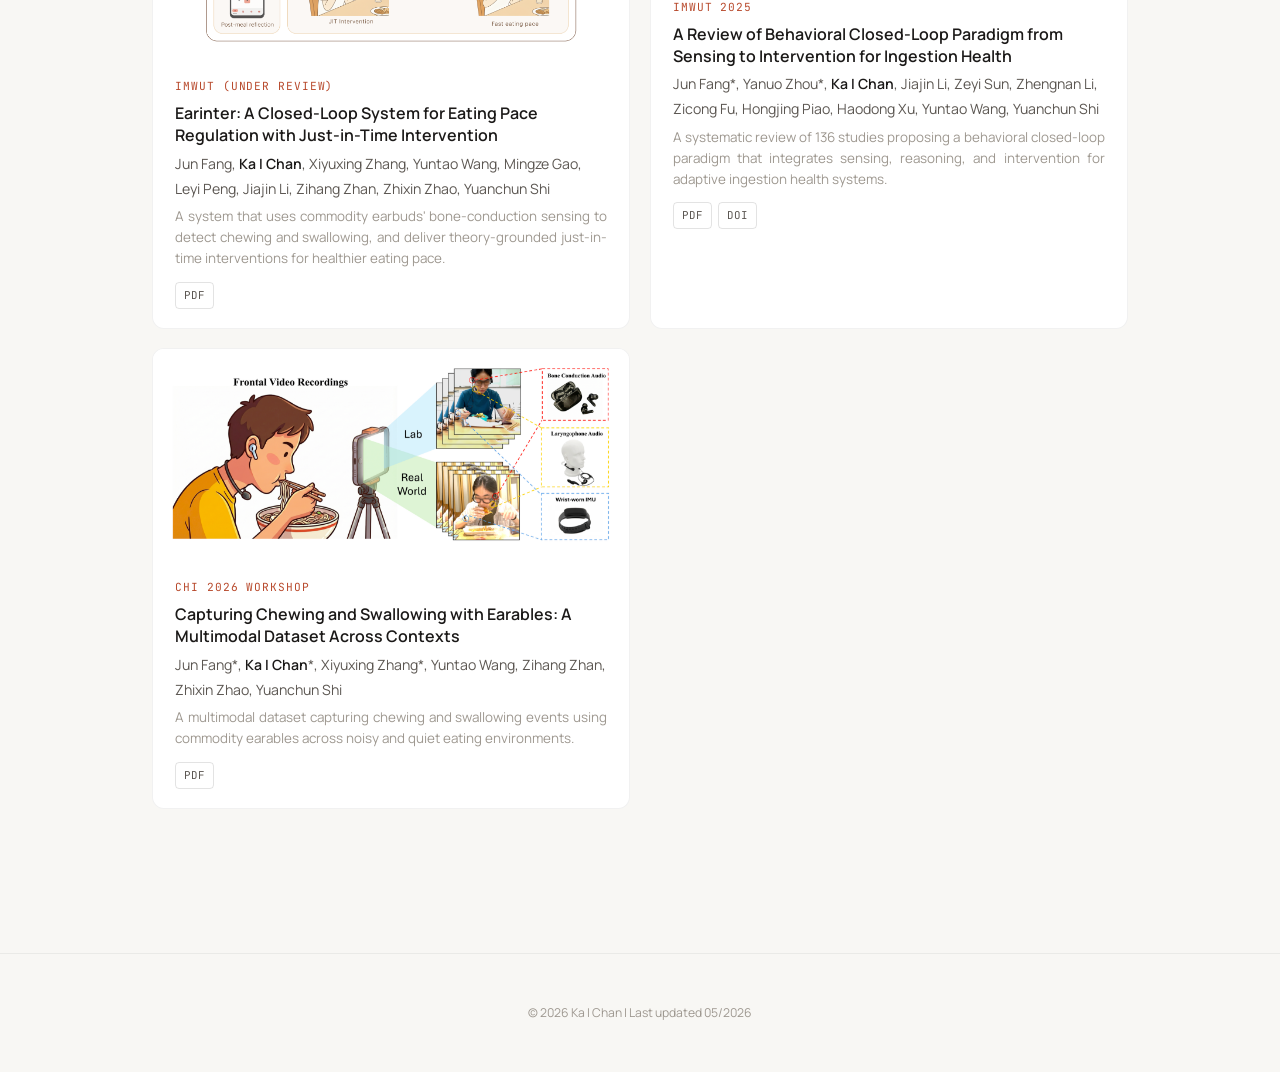
==== commit 31246bd9: "Update index.html to rename "Publications" to "Research" and enhance research descriptions; remove o" ====
--- a/index.html
+++ b/index.html
@@ -19,6 +19,7 @@
   <link rel="stylesheet" href="css/publications.css">
   <link rel="stylesheet" href="css/animations.css">
 </head>
+
 <body>
 
 
@@ -30,7 +31,7 @@
   <a href="#" class="nav-logo">Ka I Chan</a>
   <ul class="nav-links">
     <li><a href="#about" class="active">About</a></li>
-    <li><a href="#publications">Publications</a></li>
+    <li><a href="#publications">Research</a></li>
     <li>
       <button class="theme-toggle" onclick="toggleTheme()" aria-label="Toggle theme">
         <svg class="icon-sun" viewBox="0 0 24 24"><path d="M12 3a1 1 0 0 1 1 1v1a1 1 0 1 1-2 0V4a1 1 0 0 1 1-1zm0 15a1 1 0 0 1 1 1v1a1 1 0 1 1-2 0v-1a1 1 0 0 1 1-1zm9-6a1 1 0 0 1-1 1h-1a1 1 0 1 1 0-2h1a1 1 0 0 1 1 1zM5 12a1 1 0 0 1-1 1H3a1 1 0 1 1 0-2h1a1 1 0 0 1 1 1zm12.36-5.64a1 1 0 0 1 0 1.41l-.7.71a1 1 0 1 1-1.42-1.42l.71-.7a1 1 0 0 1 1.41 0zM8.46 15.54a1 1 0 0 1 0 1.41l-.7.71a1 1 0 1 1-1.42-1.42l.71-.7a1 1 0 0 1 1.41 0zm9.18.7a1 1 0 0 1-1.41 0l-.71-.7a1 1 0 1 1 1.42-1.42l.7.71a1 1 0 0 1 0 1.41zM8.46 8.46a1 1 0 0 1-1.41 0l-.71-.7a1 1 0 0 1 1.42-1.42l.7.71a1 1 0 0 1 0 1.41zM12 8a4 4 0 1 0 0 8 4 4 0 0 0 0-8z"/></svg>
@@ -63,7 +64,7 @@
           </p>
           <p>
             My research interests lie at the intersection of <strong>Human-Computer Interaction</strong>, <strong>Health Informatics</strong>, and <strong>Human-Centered AI</strong>.
-            I investigate how LLM-powered systems can support people's health and wellbeing — from navigating conflict in intimate relationships to managing the challenges of cancer care — focusing on when and how these systems should intervene in sensitive contexts, and what makes them adaptive, supportive, and acceptable.
+            I study how AI-powered systems can support people's health and wellbeing in sensitive contexts, focusing on when and how these systems should intervene, and what makes them adaptive, supportive, and acceptable.
           </p>
         </div>
       </div>
@@ -133,7 +134,7 @@
 
     <div class="pub-header-row reveal">
       <div>
-        <h2 class="pub-title">Selected Publications</h2>
+        <h2 class="pub-title">Research</h2>
         <span class="pub-equal">* denotes equal contribution</span>
       </div>
       <a href="https://scholar.google.com/citations?user=ZLUo7tkAAAAJ&hl=en&authuser=1" target="_blank" class="pub-scholar-link">
@@ -141,96 +142,143 @@
       </a>
     </div>
 
-    <!-- <div class="pub-header-row reveal">
-      <h2 class="pub-title">Publications</h2>
-      <div class="pub-controls">
-        <div class="pub-tabs">
-          <button class="pub-tab active" onclick="switchPubTab('selected')">Selected</button>
-          <button class="pub-tab" onclick="switchPubTab('all')">All</button>
-        </div>
-        <span class="pub-equal">* equal contribution</span>
-      </div>
-    </div> -->
-
-    <!-- Selected Publications (with images) -->
-    <div class="pub-group active" id="pub-selected">
-
-      <!-- <article class="pub-item reveal">
-        <div class="pub-image"> -->
-          <!-- Replace: <img src="images/chi26.png" alt="..."> -->
-          <!-- <span class="pub-image-label">Figure</span>
-        </div>
-        <div class="pub-info">
-          <div class="pub-venue">CHI '26 <span class="pub-award">Best Paper</span></div>
-          <div class="pub-title-text">Rethinking Adaptive Interfaces: A Framework for Context-Aware UI Generation</div>
-          <div class="pub-authors"><strong>A. Chen</strong>, B. Kumar, C. Zhang, D. Williams</div>
-          <div class="pub-desc">A framework that dynamically generates interface layouts by sensing user task context, cognitive load, and device constraints in real time.</div>
-          <div class="pub-links">
-            <a href="#" class="pub-link">PDF</a>
-            <a href="#" class="pub-link">DOI</a>
-            <a href="#" class="pub-link">Video</a>
-            <a href="#" class="pub-link">Code</a>
-          </div>
-        </div>
-      </article> -->
-
-      <article class="pub-item reveal">
-        <div class="pub-image"><img src="assets/publications/ReviewEatInter_IMWUT25/ReviewEatInter.png" style="object-position: 10% center;"></div>
+    <div class="research-themes reveal">
+      <a href="#theme-communication">AI-Mediated Communication for Intimate Relationships</a>
+      <a href="#theme-healthcare">Healthcare &amp; Aging</a>
+      <a href="#theme-eating">Sensing &amp; Intervention for Eating Behavior</a>
+    </div>
+
+
+    <!-- ===== Theme 1: AI-Mediated Communication ===== -->
+    <div id="theme-communication" class="pub-group active">
+      <h3 class="reveal research-theme-title">AI-Mediated Communication for Intimate Relationships</h3>
+
+      <article class="pub-item reveal">
+        <div class="pub-image"><img src="assets/publications/Couples/1_SpeakSoftly.png"></div>
+        <div class="pub-info">
+          <div class="pub-venue">TOCHI (under review)</div>
+          <div class="pub-title-text">SpeakSoftly: Scaffolding Nonviolent Communication in Intimate Relationships through LLM-Powered Just-In-Time Interventions</div>
+          <div class="pub-authors"><strong>Ka I Chan</strong>, Hongbo Lan, Jun Fang, Yuntao Wang, Yuanchun Shi</div>
+          <div class="pub-desc">An LLM-powered just-in-time intervention system that scaffolds nonviolent communication during couple conflicts, focusing on when and how to intervene in sensitive interpersonal contexts.</div>
+          <div class="pub-links">
+            <a href="assets/publications/Couples/1_SpeakSoftly.pdf" target="_blank" class="pub-link">PDF</a>
+          </div>
+        </div>
+      </article>
+
+      <article class="pub-item reveal">
+        <div class="pub-image"><img src="assets/publications/Couples/2_Avoidance.png"></div>
+        <div class="pub-info">
+          <div class="pub-venue pub-venue--ongoing">In Preparation</div>
+          <div class="pub-title-text">Exploring AI Design Opportunities for Conflict Avoidance in Intimate Relationships</div>
+          <div class="pub-authors">Jun Fang*, <strong>Ka I Chan</strong>*, Hongbo Lan, Yuntao Wang, Yuanchun Shi</div>
+          <div class="pub-desc">An empirical study using interviews and co-design to explore how AI can support couples who tend to avoid conflicts, identifying design directions for adaptive communication support.</div>
+        </div>
+      </article>
+    </div>
+
+
+    <!-- ===== Theme 2: Healthcare & Aging ===== -->
+    <div id="theme-healthcare" class="pub-group active">
+      <h3 class="reveal research-theme-title">Healthcare &amp; Aging</h3>
+
+      <article class="pub-item reveal">
+        <div class="pub-image"><img src="assets/publications/OATC/OATC.png"></div>
+        <div class="pub-info">
+          <div class="pub-venue pub-venue--ongoing">Ongoing</div>
+          <div class="pub-title-text">Designing LLM-based Chatbots for Older Adults' Post-Treatment Cancer Transition</div>
+          <div class="pub-authors"><strong>Ka I Chan</strong> et al.</div>
+          <div class="pub-desc">A storyboard-driven interview study investigating how LLM-based chatbots can support older adults treated for cancer during their post-treatment transition, examining design considerations across illness management, identity reconstruction, and daily life reintegration. </div>
+        </div>
+      </article>
+
+      <article class="pub-item reveal">
+        <div class="pub-image"><img src="assets/publications/BeyondDigitalPrivacy_IJHCS24/findings.png"></div>
+        <div class="pub-info">
+          <div class="pub-venue">International Journal of Human-Computer Studies</div>
+          <div class="pub-title-text">Beyond digital privacy: Uncovering deeper attitudes toward privacy in cameras among older adults</div>
+          <div class="pub-authors">Weiwei Zhang, Jianing Yin, <strong>Ka I Chan</strong>, Tongxin Sun, Tongtong Jin, Jihong Jeung, Jiangtao Gong</div>
+          <div class="pub-desc">A mixed-methods study revealing that older adults' privacy concerns with fall detection cameras extend beyond data protection to encompass dignity and perceived control over their aging identity.</div>
+          <div class="pub-links">
+            <a href="assets/publications/BeyondDigitalPrivacy_IJHCS24/BeyondDigitalPrivacy_IJHCS24.pdf" target="_blank" class="pub-link">PDF</a>
+            <a href="https://doi.org/10.1016/j.ijhcs.2024.103345" target="_blank" class="pub-link">DOI</a>
+          </div>
+        </div>
+      </article>
+
+      <article class="pub-item reveal">
+        <div class="pub-image"><img src="assets/publications/HFS/1_OdysseyJourney.png"></div>
+        <div class="pub-info">
+          <div class="pub-venue">CHI 2025</div>
+          <div class="pub-title-text">The Odyssey Journey: Top-Tier Medical Resource Seeking for Specialized Disorder in China</div>
+          <div class="pub-authors"><strong>Ka I Chan</strong>, Siying Hu, Yuntao Wang, Xuhai Xu, Zhicong Lu, Yuanchun Shi</div>
+          <div class="pub-desc">A qualitative study using Actor-Network Theory to reveal how hemifacial spasm patients in China navigate social networks and technology to overcome information asymmetries and access top-tier medical resources.</div>
+          <div class="pub-links">
+            <a href="assets/publications/HFS/1_OdysseyJourney.pdf" target="_blank" class="pub-link">PDF</a>
+            <a href="https://doi.org/10.1145/3706598.3713315" target="_blank" class="pub-link">DOI</a>
+          </div>
+        </div>
+      </article>
+
+      <article class="pub-item reveal">
+        <div class="pub-image"><img src="assets/publications/HFS/2_AutomatedGrading.png"></div>
+        <div class="pub-info">
+          <div class="pub-venue">UIC 2024</div>
+          <div class="pub-title-text">Automated Grading Hemifacial Spasm Using Smartphone Cameras</div>
+          <div class="pub-authors"><strong>Ka I Chan</strong>*, Bo Hei*, Linghao Meng*, Ruen Liu, Yuntao Wang, Chang Chen, Qingpei Hao, Yuanchun Shi</div>
+          <div class="pub-desc">A smartphone-based AI system that detects and grades hemifacial spasm severity through facial keypoint analysis, achieving 88% detection accuracy aligned with clinical grading standards.</div>
+          <div class="pub-links">
+            <a href="assets/publications/HFS/2_AutomatedGrading.pdf" target="_blank" class="pub-link">PDF</a>
+            <a href="https://doi.org/10.1109/SWC62898.2024.00070" target="_blank" class="pub-link">DOI</a>
+          </div>
+        </div>
+      </article>
+    </div>
+
+
+    <!-- ===== Theme 3: Sensing & Intervention for Eating Behavior ===== -->
+    <div id="theme-eating" class="pub-group active">
+      <h3 class="reveal research-theme-title">Sensing &amp; Intervention for Eating Behavior</h3>
+
+      <article class="pub-item reveal">
+        <div class="pub-image"><img src="assets/publications/EatingInter/3_Earinter.png"></div>
+        <div class="pub-info">
+          <div class="pub-venue">IMWUT (under review)</div>
+          <div class="pub-title-text">Earinter: A Closed-Loop System for Eating Pace Regulation with Just-in-Time Intervention</div>
+          <div class="pub-authors">Jun Fang, <strong>Ka I Chan</strong>, Xiyuxing Zhang, Yuntao Wang, Mingze Gao, Leyi Peng, Jiajin Li, Zihang Zhan, Zhixin Zhao, Yuanchun Shi</div>
+          <div class="pub-desc">A system that uses commodity earbuds' bone-conduction sensing to detect chewing and swallowing, and deliver theory-grounded just-in-time interventions for healthier eating pace.</div>
+          <div class="pub-links">
+            <a href="assets/publications/EatingInter/3_Earinter.pdf" target="_blank" class="pub-link">PDF</a>
+          </div>
+        </div>
+      </article>
+
+      <article class="pub-item reveal">
+        <div class="pub-image"><img src="assets/publications/EatingInter/1_Review.png"></div>
         <div class="pub-info">
           <div class="pub-venue">IMWUT 2025</div>
           <div class="pub-title-text">A Review of Behavioral Closed-Loop Paradigm from Sensing to Intervention for Ingestion Health</div>
           <div class="pub-authors">Jun Fang*, Yanuo Zhou*, <strong>Ka I Chan</strong>, Jiajin Li, Zeyi Sun, Zhengnan Li, Zicong Fu, Hongjing Piao, Haodong Xu, Yuntao Wang, Yuanchun Shi</div>
           <div class="pub-desc">A systematic review of 136 studies proposing a behavioral closed-loop paradigm that integrates sensing, reasoning, and intervention for adaptive ingestion health systems.</div>
           <div class="pub-links">
-            <a href="assets/publications/ReviewEatInter_IMWUT25/ReviewEatInter_IMWUT25.pdf" target="_blank" class="pub-link">PDF</a>
+            <a href="assets/publications/EatingInter/1_Review.pdf" target="_blank" class="pub-link">PDF</a>
             <a href="https://doi.org/10.1145/3770668" target="_blank" class="pub-link">DOI</a>
           </div>
         </div>
       </article>
 
       <article class="pub-item reveal">
-        <div class="pub-image"><img src="assets/publications/OdysseyJourney_CHI25/OdysseyJourney.png"></div>
-        <div class="pub-info">
-          <div class="pub-venue">CHI 2025</div>
-          <div class="pub-title-text">The Odyssey Journey: Top-Tier Medical Resource Seeking for Specialized Disorder in China</div>
-          <div class="pub-authors"><strong>Ka I Chan</strong>, Siying Hu, Yuntao Wang, Xuhai Xu, Zhicong Lu, Yuanchun Shi</div>
-          <div class="pub-desc">A qualitative study using Actor-Network Theory to reveal how hemifacial spasm patients in China navigate social networks and technology to overcome information asymmetries and access top-tier medical resources.</div>
-          <div class="pub-links">
-            <a href="assets/publications/OdysseyJourney_CHI25/OdysseyJourney_CHI25.pdf" target="_blank" class="pub-link">PDF</a>
-            <a href="https://doi.org/10.1145/3706598.3713315" target="_blank" class="pub-link">DOI</a>
-            <!-- <a href="#" class="pub-link">VIDEO</a> -->
-          </div>
-        </div>
-      </article>
-
-      <article class="pub-item reveal">
-        <div class="pub-image"><img src="assets/publications/AutomatedHFS_UIC24/AutomatedHFS.png" style="transform: scale(0.7); transform-origin: center;"></div>
-        <div class="pub-info">
-          <div class="pub-venue">UIC 2024</div>
-          <div class="pub-title-text">Automated Grading Hemifacial Spasm Using Smartphone Cameras</div>
-          <div class="pub-authors"><strong>Ka I Chan</strong>, Bo Hei, Linghao Meng, Ruen Liu, Yuntao Wang, Chang Chen, Qingpei Hao, Yuanchun Shi</div>
-          <div class="pub-desc">A smartphone-based AI system that detects and grades hemifacial spasm severity through facial keypoint analysis, achieving 88% detection accuracy aligned with clinical grading standards.</div>
-          <div class="pub-links">
-            <a href="assets/publications/AutomatedHFS_UIC24/AutomatedHFS_UIC24.pdf" target="_blank" class="pub-link">PDF</a>
-            <a href="https://doi.org/10.1109/SWC62898.2024.00070" target="_blank" class="pub-link">DOI</a>
-          </div>
-        </div>
-      </article>
-
-      <article class="pub-item reveal">
-        <div class="pub-image"><img src="assets/publications/BeyondDigitalPrivacy_IJHCS24/scenario.png"></div>
-        <div class="pub-info">
-          <div class="pub-venue">International Journal of Human-Computer Studies</div>
-          <div class="pub-title-text">Beyond digital privacy: Uncovering deeper attitudes toward privacy in cameras among older adults</div>
-          <div class="pub-authors">Weiwei Zhang, Jianing Yin, <strong>Ka I Chan</strong>, Tongxin Sun, Tongtong Jin, Jihong Jeung, Jiangtao Gong</div>
-          <div class="pub-desc">A mixed-methods study revealing that older adults' privacy concerns with fall detection cameras extend beyond data protection to encompass dignity and perceived control over their aging identity.</div>
-          <div class="pub-links">
-            <a href="assets/publications/BeyondDigitalPrivacy_IJHCS24/BeyondDigitalPrivacy_IJHCS24.pdf" target="_blank" class="pub-link">PDF</a>
-            <a href="https://doi.org/10.1016/j.ijhcs.2024.103345" target="_blank" class="pub-link">DOI</a>
-          </div>
-        </div>
-      </article>
-
+        <div class="pub-image"><img src="assets/publications/EatingInter/2_Dataset.png"></div>
+        <div class="pub-info">
+          <div class="pub-venue">CHI 2026 Workshop</div>
+          <div class="pub-title-text">Capturing Chewing and Swallowing with Earables: A Multimodal Dataset Across Contexts</div>
+          <div class="pub-authors">Jun Fang*, <strong>Ka I Chan</strong>*, Xiyuxing Zhang*, Yuntao Wang, Zihang Zhan, Zhixin Zhao, Yuanchun Shi</div>
+          <div class="pub-desc">A multimodal dataset capturing chewing and swallowing events using commodity earables across noisy and quiet eating environments.</div>
+          <div class="pub-links">
+            <a href="assets/publications/EatingInter/2_Dataset.pdf" target="_blank" class="pub-link">PDF</a>
+          </div>
+        </div>
+      </article>
     </div>
 
 
@@ -260,7 +308,7 @@
      ============================================================ -->
 <footer>
   <div class="container">
-    <p class="footer-copy">&copy; 2026 Ka I Chan | Last updated 03/2026</p>
+    <p class="footer-copy">&copy; 2026 Ka I Chan | Last updated 05/2026</p>
   </div>
 </footer>
 
@@ -268,5 +316,24 @@
 <!-- Scripts -->
 <script src="js/main.js"></script>
 
+<!-- Google Analytics -->
+<script async src="https://www.googletagmanager.com/gtag/js?id=G-GQG84FSDE6"></script>
+<script>
+  window.dataLayer = window.dataLayer || [];
+  function gtag(){dataLayer.push(arguments);}
+  gtag('js', new Date());
+
+  gtag('config', 'G-GQG84FSDE6');
+</script>
+
+<!-- Microsoft Clarity -->
+<script type="text/javascript">
+  (function(c,l,a,r,i,t,y){
+      c[a]=c[a]||function(){(c[a].q=c[a].q||[]).push(arguments)};
+      t=l.createElement(r);t.async=1;t.src="https://www.clarity.ms/tag/"+i;
+      y=l.getElementsByTagName(r)[0];y.parentNode.insertBefore(t,y);
+  })(window, document, "clarity", "script", "w73gc9dmmq");
+</script>
+
 </body>
 </html>
--- a/css/hero.css
+++ b/css/hero.css
@@ -50,6 +50,7 @@
   color: var(--text-secondary);
   line-height: 1.85;
   margin-bottom: 1rem;
+  text-align: justify;
 }
 .hero-bio p:last-child { margin-bottom: 0; }
 .hero-bio strong { color: var(--text-primary); font-weight: 600; }
--- a/css/publications.css
+++ b/css/publications.css
@@ -69,16 +69,19 @@
 /* ---- Tab content ---- */
 
 .pub-group { display: none; }
-.pub-group.active { display: flex; flex-direction: column; }
-.pub-group.active:not(.pub-group-compact) { gap: 1.5rem; }
-.pub-group-compact.active { gap: 0.7rem; }
+.pub-group.active { display: grid; grid-template-columns: repeat(2, 1fr); gap: 1.2rem; margin-bottom: 3.5rem; }
+.pub-group.active > h3 { grid-column: 1 / -1; }
+.pub-group-compact.active { display: flex; flex-direction: column; gap: 0.7rem; }
+
+@media (max-width: 768px) {
+  .pub-group.active { grid-template-columns: 1fr; }
+}
 
 /* ---- Selected: image + info cards ---- */
 
 .pub-item {
-  display: grid;
-  grid-template-columns: 220px 1fr;
-  gap: 0;
+  display: flex;
+  flex-direction: column;
   background: var(--bg-card);
   border: 1px solid var(--border);
   border-radius: 12px;
@@ -91,10 +94,10 @@
   transform: translateY(-2px);
 }
 
-/* Image fills full height of card */
+/* Image on top of card, natural aspect ratio */
 .pub-image {
-  width: 100%; height: 100%;
-  min-height: 160px;
+  width: 100%;
+  padding: 1rem;
   background: var(--img-placeholder);
   display: flex;
   align-items: center;
@@ -102,6 +105,15 @@
   overflow: hidden;
   position: relative;
   background-color: #ffffff;
+}
+.pub-image.pub-image--placeholder {
+  padding: 1.5rem;
+  background: var(--bg-secondary);
+}
+.pub-image--placeholder span {
+  font-size: 0.85rem;
+  color: var(--text-muted);
+  font-style: italic;
 }
 .pub-image::before {
   content: '';
@@ -111,8 +123,9 @@
   opacity: 0.35;
 }
 .pub-image img {
-  width: 100%; height: 100%;
-  object-fit: cover;
+  max-width: 100%;
+  max-height: 220px;
+  object-fit: contain;
   position: relative;
   z-index: 1;
 }
@@ -137,6 +150,9 @@
   letter-spacing: 0.08em;
   text-transform: uppercase;
   margin-bottom: 0.3rem;
+}
+.pub-venue--ongoing {
+  color: var(--text-muted);
 }
 
 .pub-award {
@@ -170,7 +186,8 @@
   font-size: 0.84rem;
   color: var(--text-muted);
   line-height: 1.55;
-  margin-bottom: 0.5rem;
+  margin-bottom: 0.8rem;
+  text-align: justify;
 }
 
 .pub-links { display: flex; gap: 0.4rem; flex-wrap: wrap; }
@@ -232,3 +249,37 @@
 .pub-ca strong { color: var(--text-primary); font-weight: 600; }
 
 .pub-cl { display: flex; gap: 0.35rem; margin-top: 0.35rem; }
+
+/* ---- Research theme headings ---- */
+
+.research-themes {
+  display: flex;
+  gap: 2rem;
+  flex-wrap: wrap;
+  margin-bottom: 3rem;
+}
+.research-themes a {
+  text-decoration: none;
+  color: var(--text-muted);
+  font-size: 0.88rem;
+  font-weight: 500;
+  padding-bottom: 0.2rem;
+  border-bottom: 1.5px solid transparent;
+  transition: all 0.2s;
+}
+.research-themes a:hover {
+  color: var(--accent);
+  border-bottom-color: var(--accent);
+}
+
+.research-theme-title {
+  font-family: var(--font-display);
+  font-size: 1.3rem;
+  font-weight: 500;
+  letter-spacing: -0.01em;
+  color: var(--text-primary);
+  margin-top: 0;
+  margin-bottom: 0.75rem;
+  padding-left: 0.75rem;
+  border-left: 3px solid var(--accent);
+}
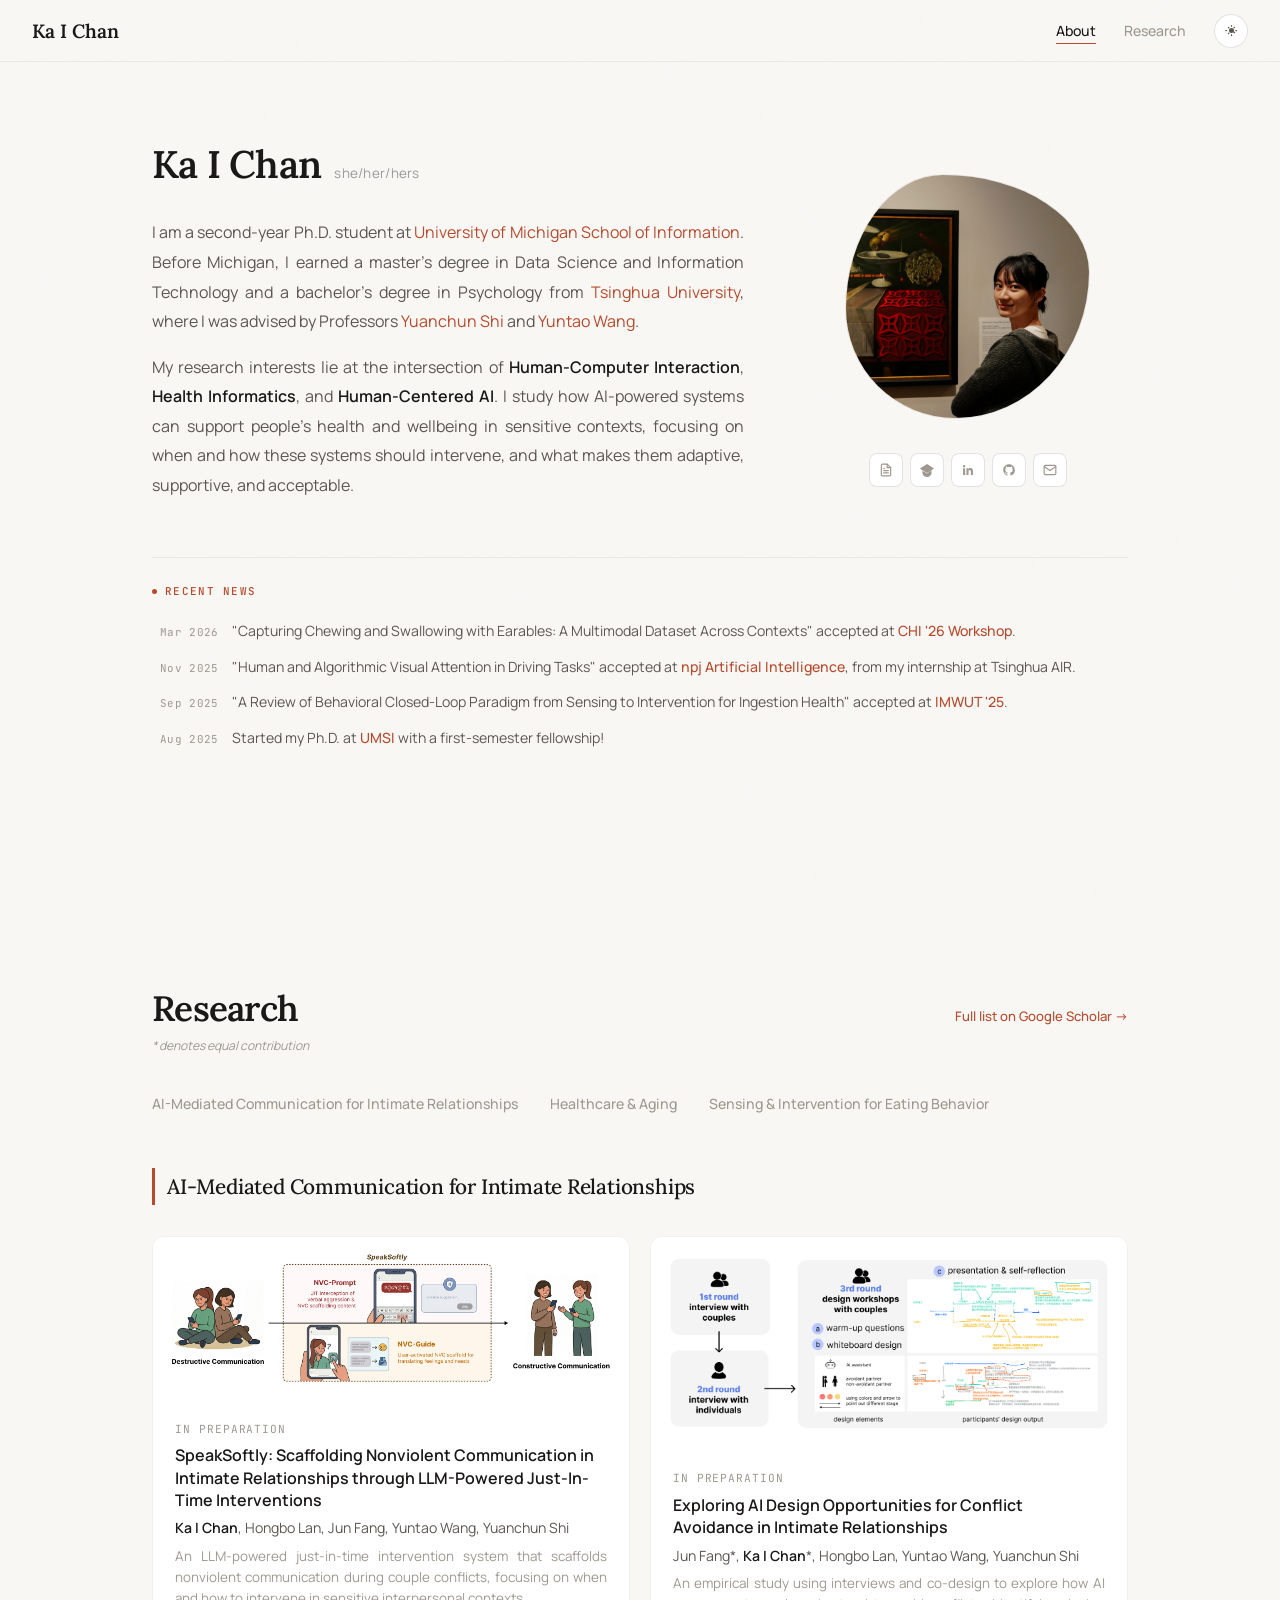
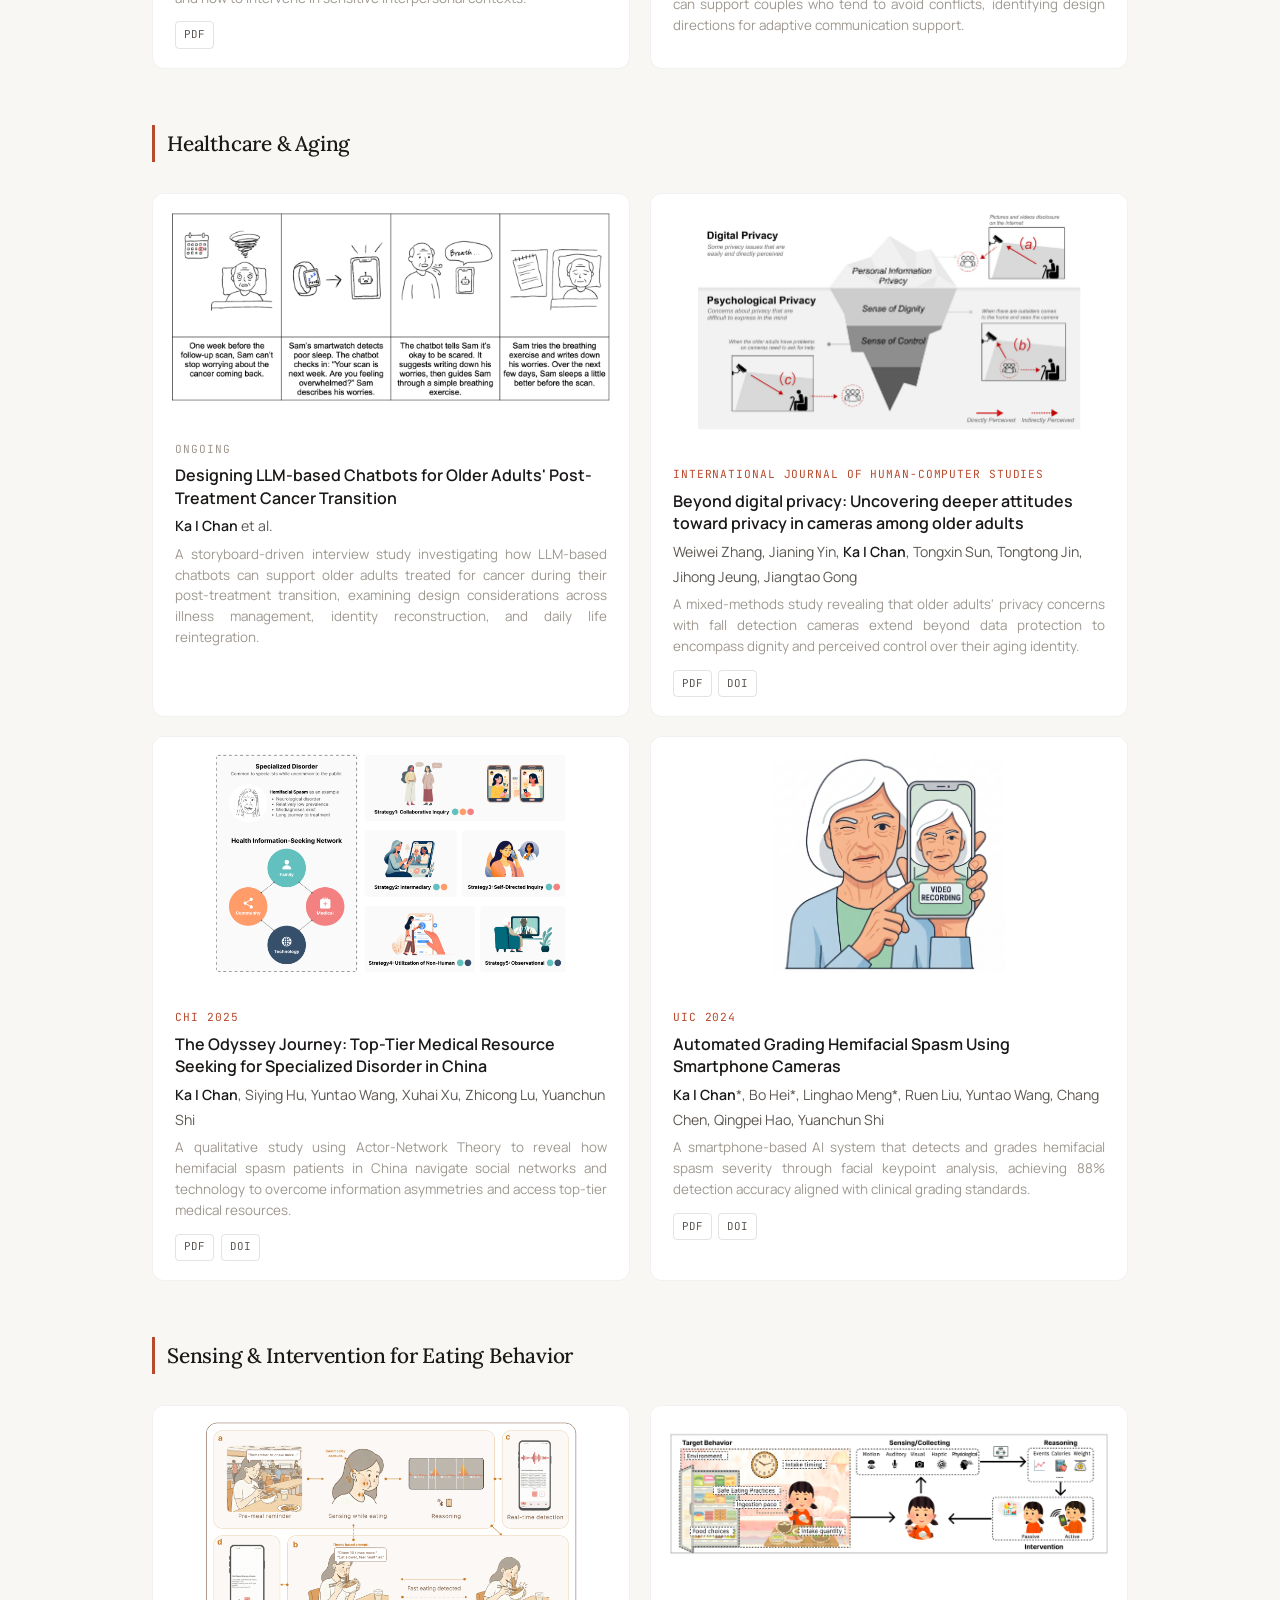
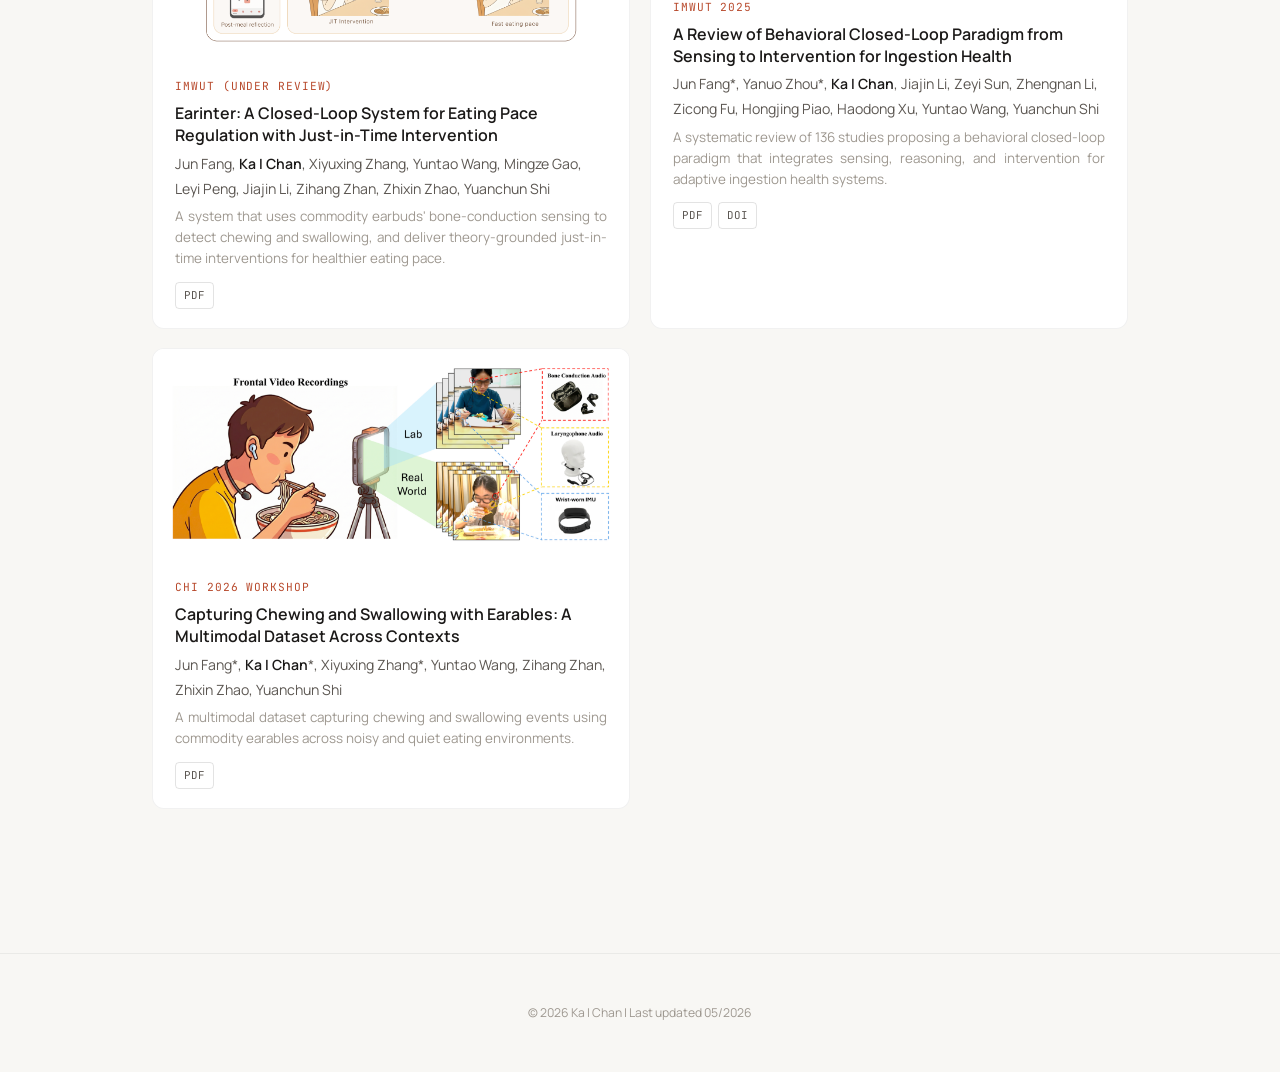
==== commit ea65ea90: "Update index.html; update CV PDF file." ====
--- a/index.html
+++ b/index.html
@@ -56,9 +56,7 @@
         <!-- <p class="hero-role">Ph.D. Student <span>@ University of Michigan</span></p> -->
         <div class="hero-bio">
           <p>
-            I am a first-year Ph.D. student at <a href="https://www.si.umich.edu/" target="_blank">University of Michigan School of Information</a>, 
-            advised by Professors <a href="https://sunyoungpark.weebly.com/" target="_blank">Sun Young Park</a> 
-            and <a href="http://mwnewman.people.si.umich.edu/" target="_blank">Mark W. Newman</a>.
+            I am a second-year Ph.D. student at <a href="https://www.si.umich.edu/" target="_blank">University of Michigan School of Information</a>.
             Before Michigan, I earned a master's degree in Data Science and Information Technology and a bachelor's degree in Psychology from <a href="https://www.tsinghua.edu.cn/en/index.htm" target="_blank">Tsinghua University</a>, 
             where I was advised by Professors <a href="https://scholar.google.com/citations?user=TZm3-pwAAAAJ&hl=en&oi=ao" target="_blank">Yuanchun Shi</a> and <a href="https://scholar.google.com/citations?user=kHpwoAUAAAAJ&hl=en" target="_blank">Yuntao Wang</a>. 
           </p>
@@ -156,7 +154,7 @@
       <article class="pub-item reveal">
         <div class="pub-image"><img src="assets/publications/Couples/1_SpeakSoftly.png"></div>
         <div class="pub-info">
-          <div class="pub-venue">TOCHI (under review)</div>
+          <div class="pub-venue pub-venue--ongoing">In Preparation</div>
           <div class="pub-title-text">SpeakSoftly: Scaffolding Nonviolent Communication in Intimate Relationships through LLM-Powered Just-In-Time Interventions</div>
           <div class="pub-authors"><strong>Ka I Chan</strong>, Hongbo Lan, Jun Fang, Yuntao Wang, Yuanchun Shi</div>
           <div class="pub-desc">An LLM-powered just-in-time intervention system that scaffolds nonviolent communication during couple conflicts, focusing on when and how to intervene in sensitive interpersonal contexts.</div>
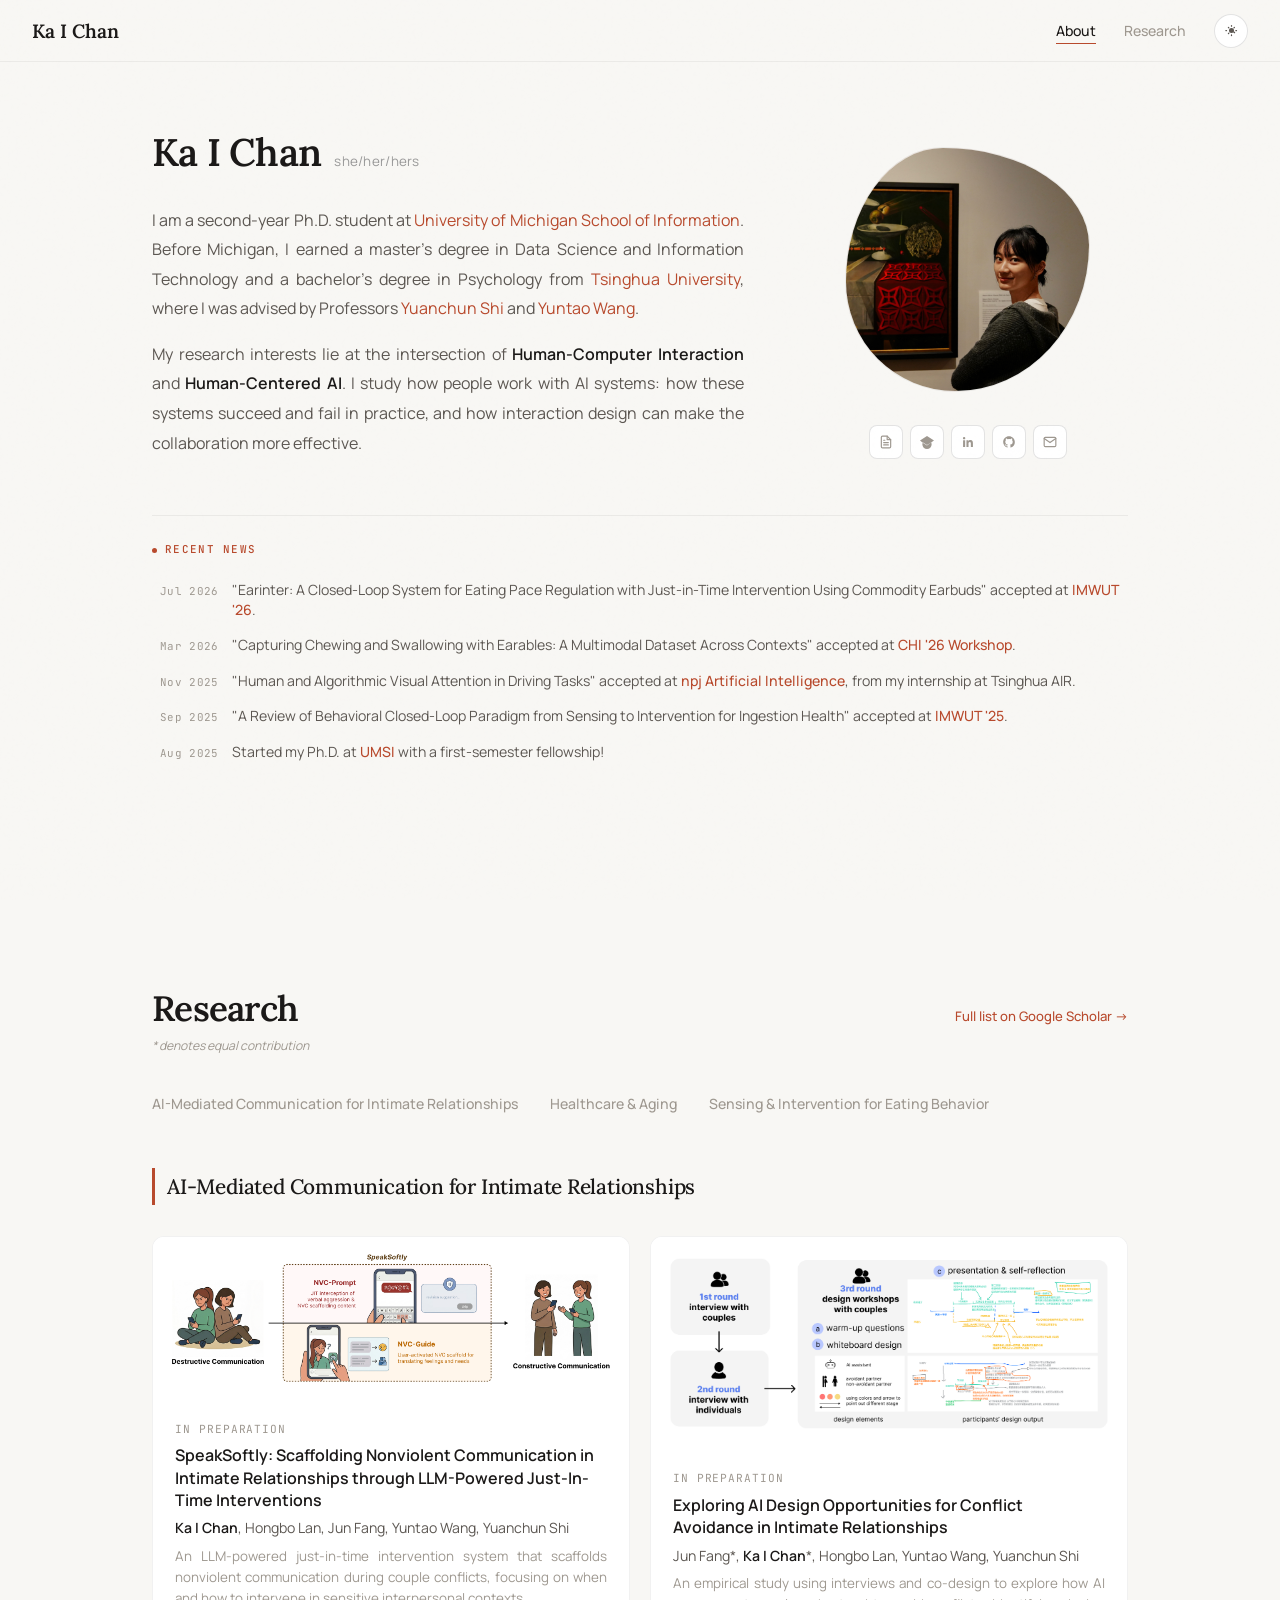
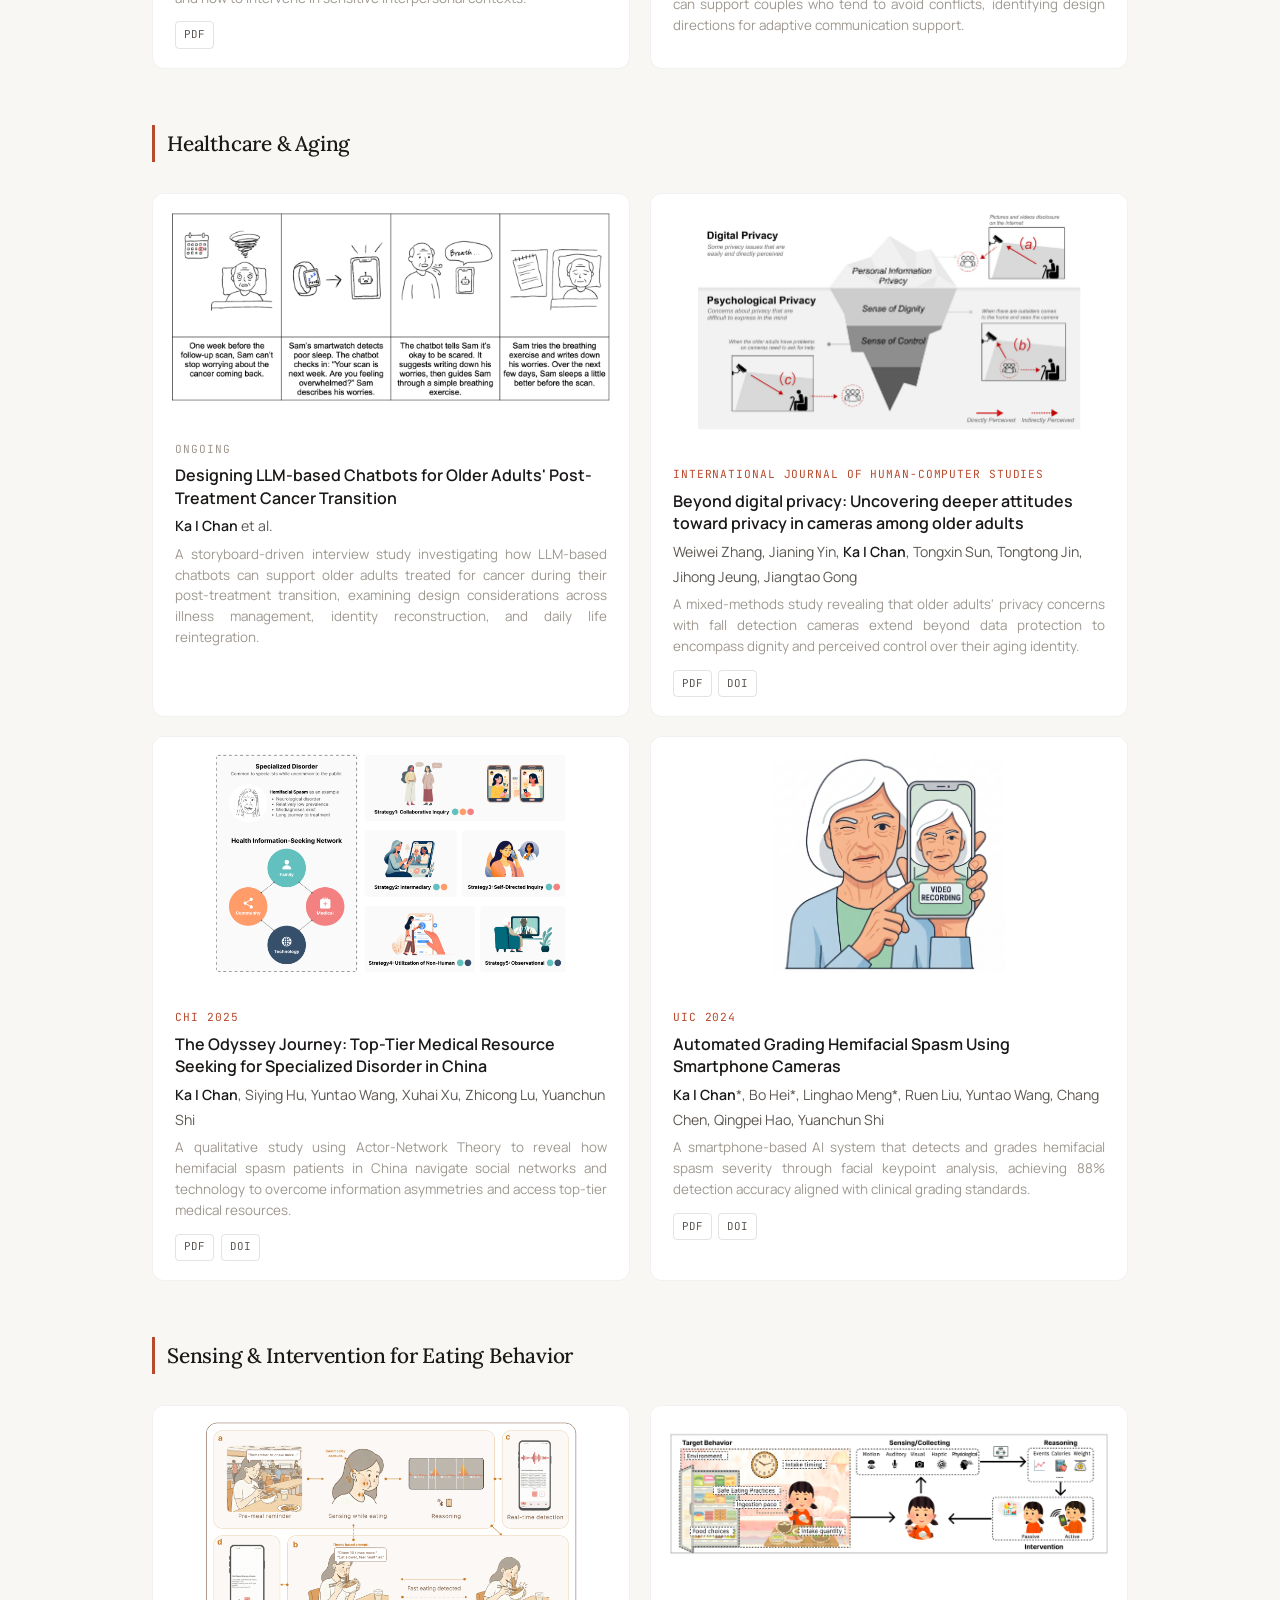
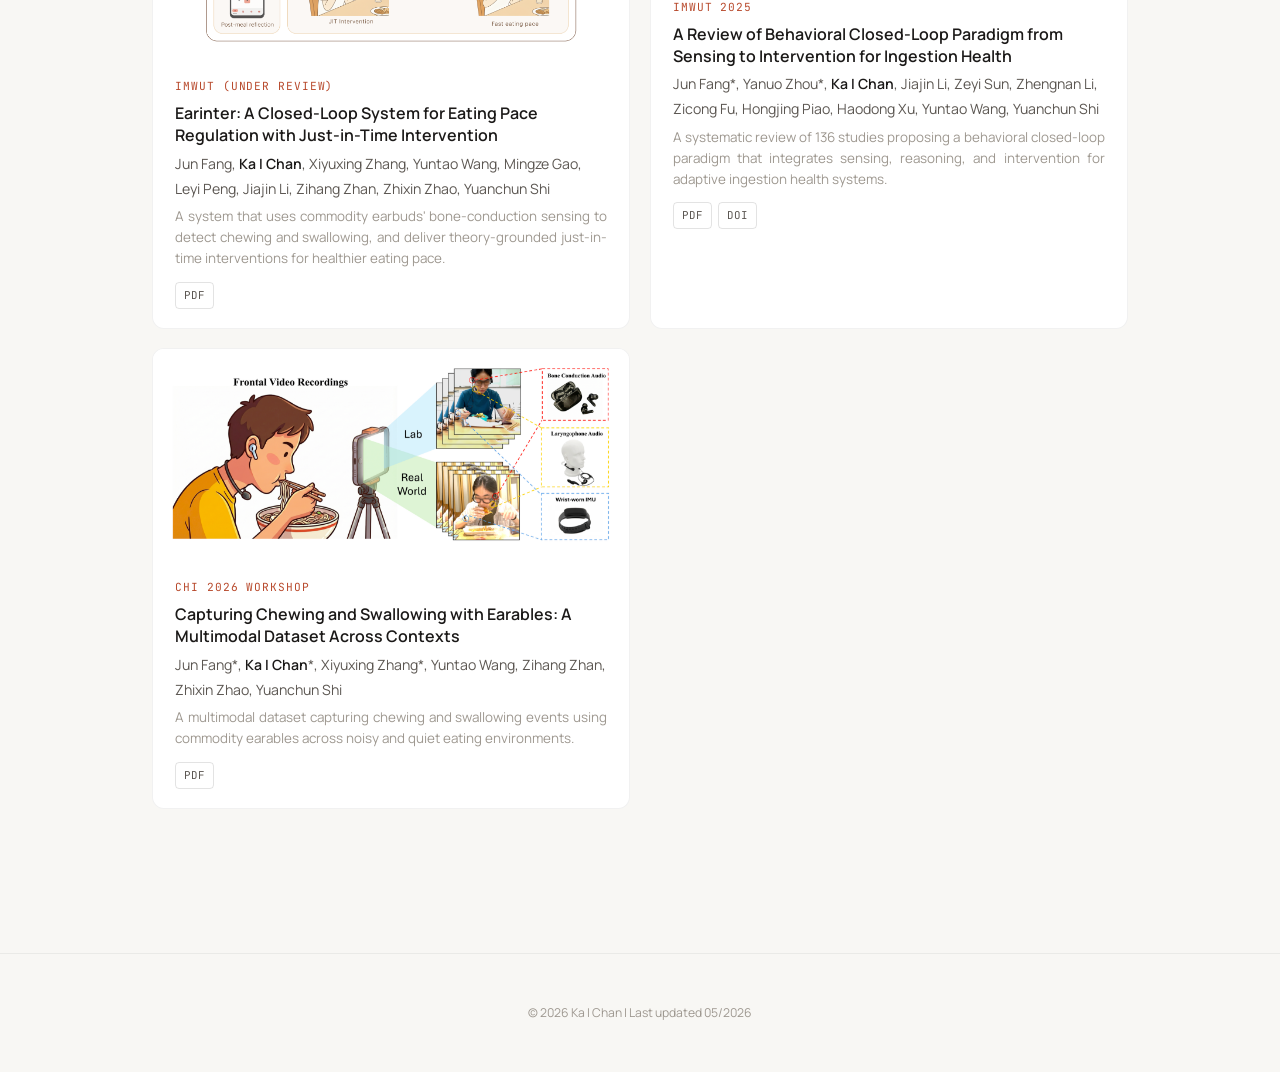
==== commit ce174755: "Update CV" ====
--- a/index.html
+++ b/index.html
@@ -61,8 +61,8 @@
             where I was advised by Professors <a href="https://scholar.google.com/citations?user=TZm3-pwAAAAJ&hl=en&oi=ao" target="_blank">Yuanchun Shi</a> and <a href="https://scholar.google.com/citations?user=kHpwoAUAAAAJ&hl=en" target="_blank">Yuntao Wang</a>. 
           </p>
           <p>
-            My research interests lie at the intersection of <strong>Human-Computer Interaction</strong>, <strong>Health Informatics</strong>, and <strong>Human-Centered AI</strong>.
-            I study how AI-powered systems can support people's health and wellbeing in sensitive contexts, focusing on when and how these systems should intervene, and what makes them adaptive, supportive, and acceptable.
+            My research interests lie at the intersection of <strong>Human-Computer Interaction</strong> and <strong>Human-Centered AI</strong>.
+            I study how people work with AI systems: how these systems succeed and fail in practice, and how interaction design can make the collaboration more effective. 
           </p>
         </div>
       </div>
@@ -112,6 +112,7 @@
         <span class="news-strip-label">Recent News</span>
       </div>
       <div class="news-ticker" id="newsTicker">
+        <div class="news-row"><span class="news-date">Jul 2026</span><span class="news-text">"Earinter: A Closed-Loop System for Eating Pace Regulation with Just-in-Time Intervention Using Commodity Earbuds" accepted at <span class="news-highlight">IMWUT '26</span>.</span></div>
         <div class="news-row"><span class="news-date">Mar 2026</span><span class="news-text">"Capturing Chewing and Swallowing with Earables: A Multimodal Dataset Across Contexts" accepted at <span class="news-highlight">CHI '26 Workshop</span>.</span></div>
         <div class="news-row"><span class="news-date">Nov 2025</span><span class="news-text">"Human and Algorithmic Visual Attention in Driving Tasks" accepted at <span class="news-highlight">npj Artificial Intelligence</span>, from my internship at Tsinghua AIR.</span></div>
         <div class="news-row"><span class="news-date">Sep 2025</span><span class="news-text">"A Review of Behavioral Closed-Loop Paradigm from Sensing to Intervention for Ingestion Health" accepted at <span class="news-highlight">IMWUT '25</span>.</span></div>
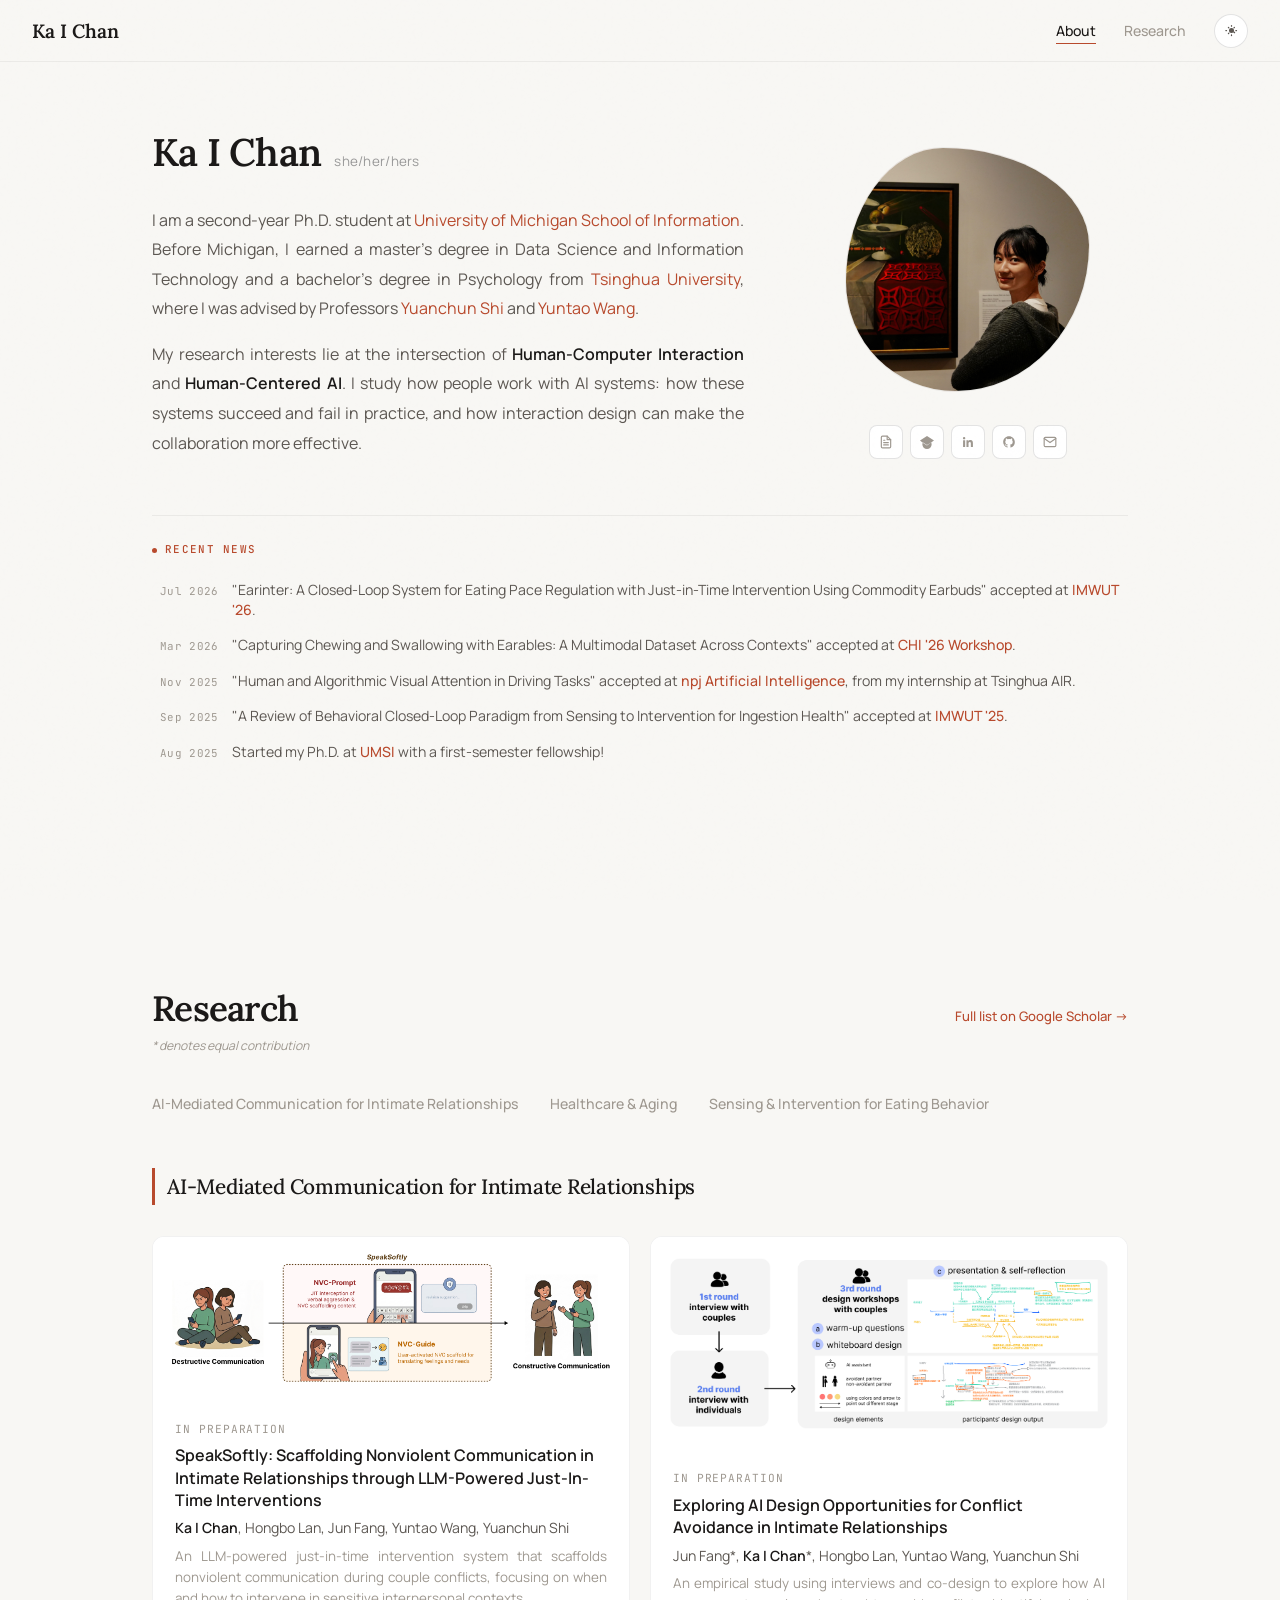
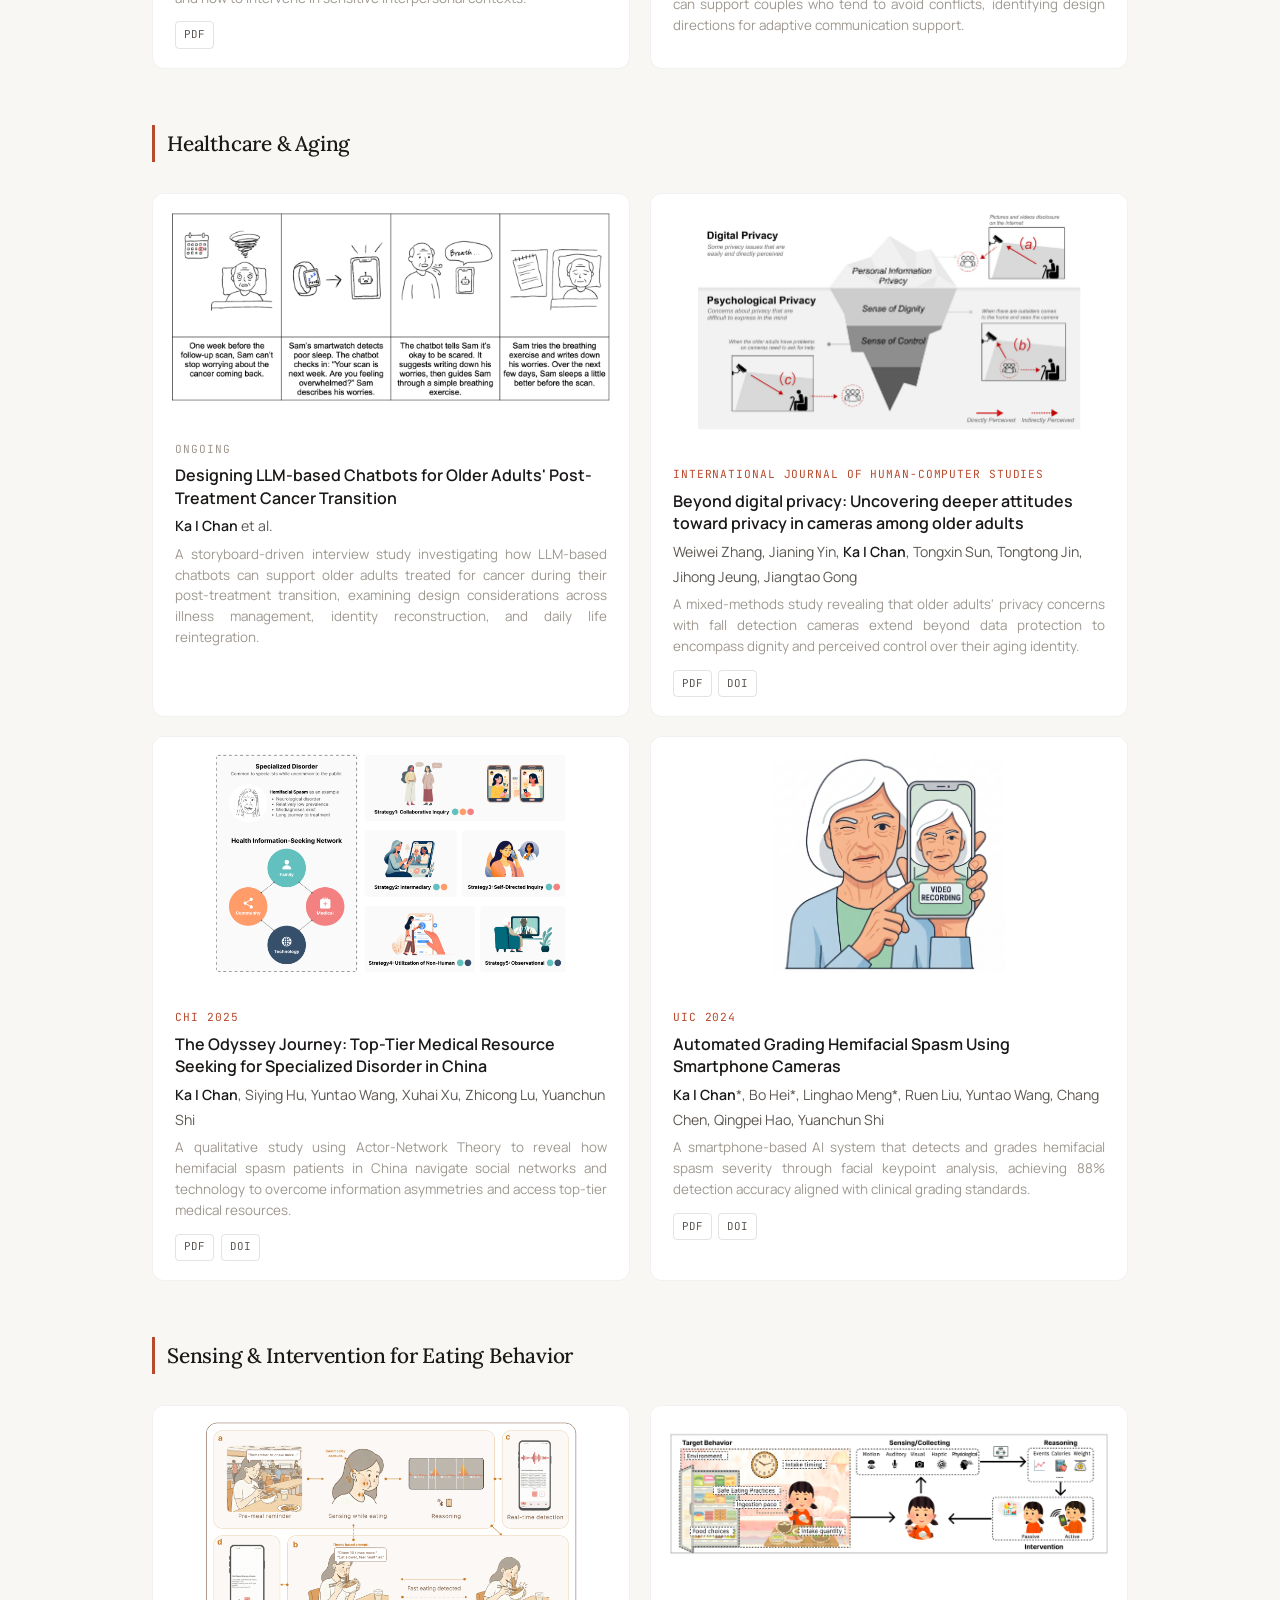
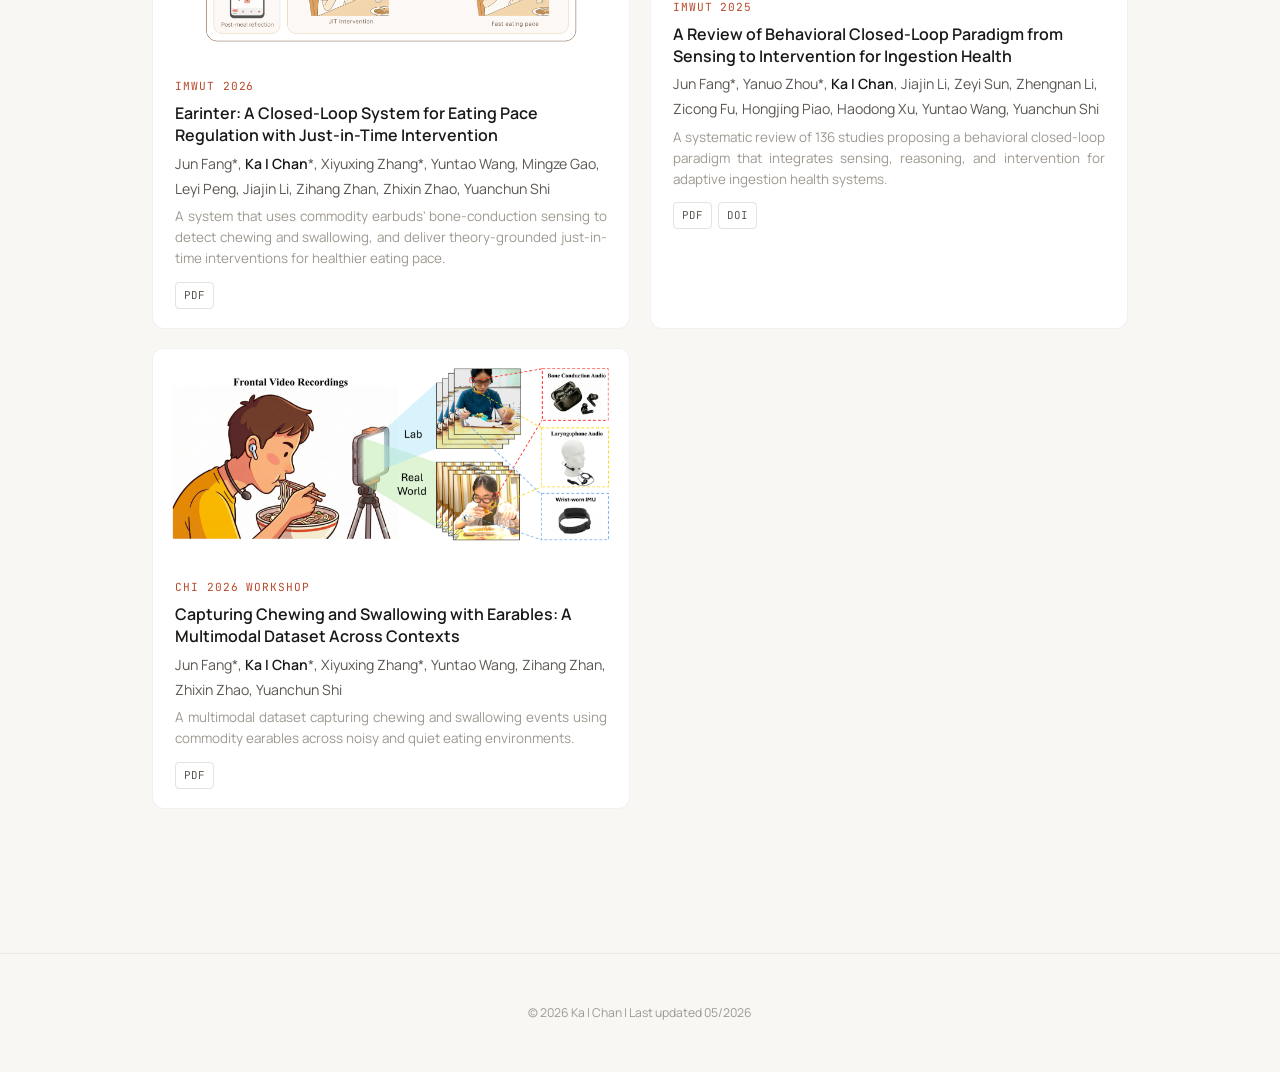
==== commit 784a8d1c: "Update Research" ====
--- a/index.html
+++ b/index.html
@@ -242,9 +242,9 @@
       <article class="pub-item reveal">
         <div class="pub-image"><img src="assets/publications/EatingInter/3_Earinter.png"></div>
         <div class="pub-info">
-          <div class="pub-venue">IMWUT (under review)</div>
+          <div class="pub-venue">IMWUT 2026</div>
           <div class="pub-title-text">Earinter: A Closed-Loop System for Eating Pace Regulation with Just-in-Time Intervention</div>
-          <div class="pub-authors">Jun Fang, <strong>Ka I Chan</strong>, Xiyuxing Zhang, Yuntao Wang, Mingze Gao, Leyi Peng, Jiajin Li, Zihang Zhan, Zhixin Zhao, Yuanchun Shi</div>
+          <div class="pub-authors">Jun Fang*, <strong>Ka I Chan</strong>*, Xiyuxing Zhang*, Yuntao Wang, Mingze Gao, Leyi Peng, Jiajin Li, Zihang Zhan, Zhixin Zhao, Yuanchun Shi</div>
           <div class="pub-desc">A system that uses commodity earbuds' bone-conduction sensing to detect chewing and swallowing, and deliver theory-grounded just-in-time interventions for healthier eating pace.</div>
           <div class="pub-links">
             <a href="assets/publications/EatingInter/3_Earinter.pdf" target="_blank" class="pub-link">PDF</a>
